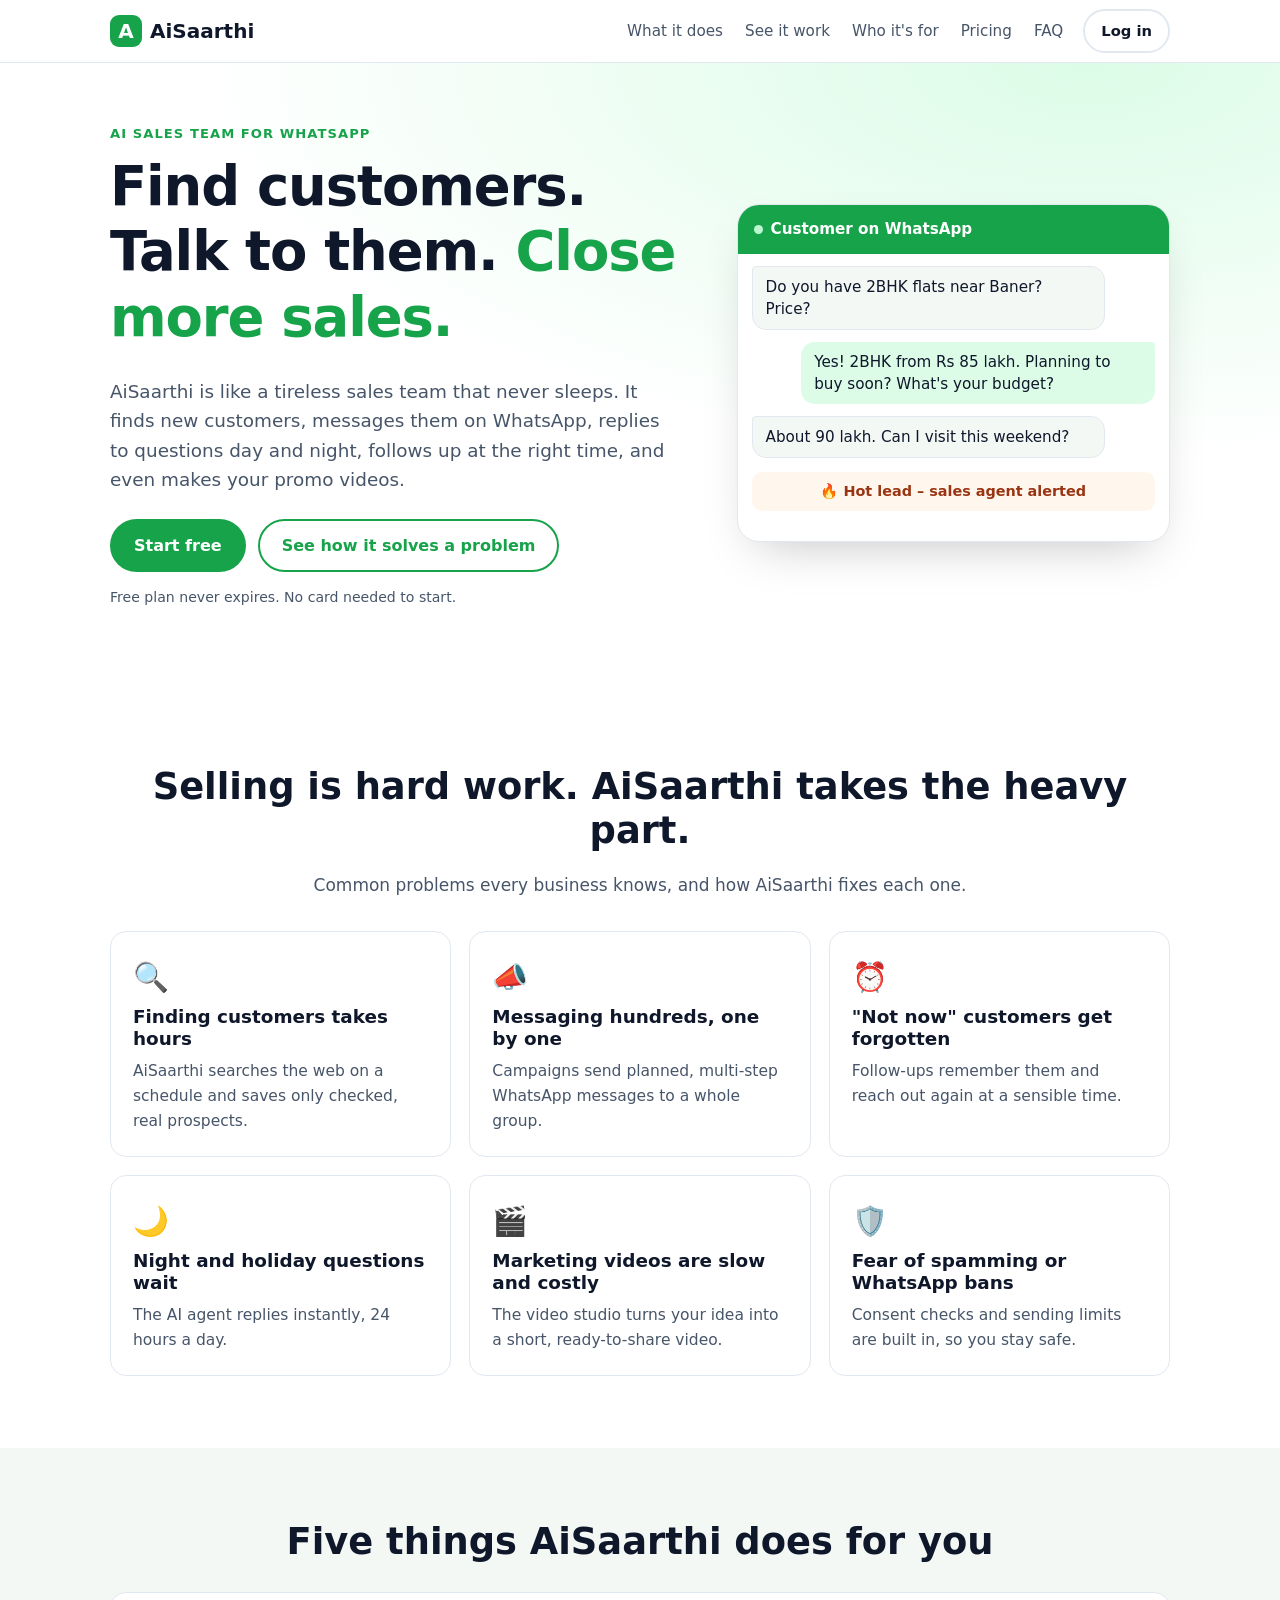
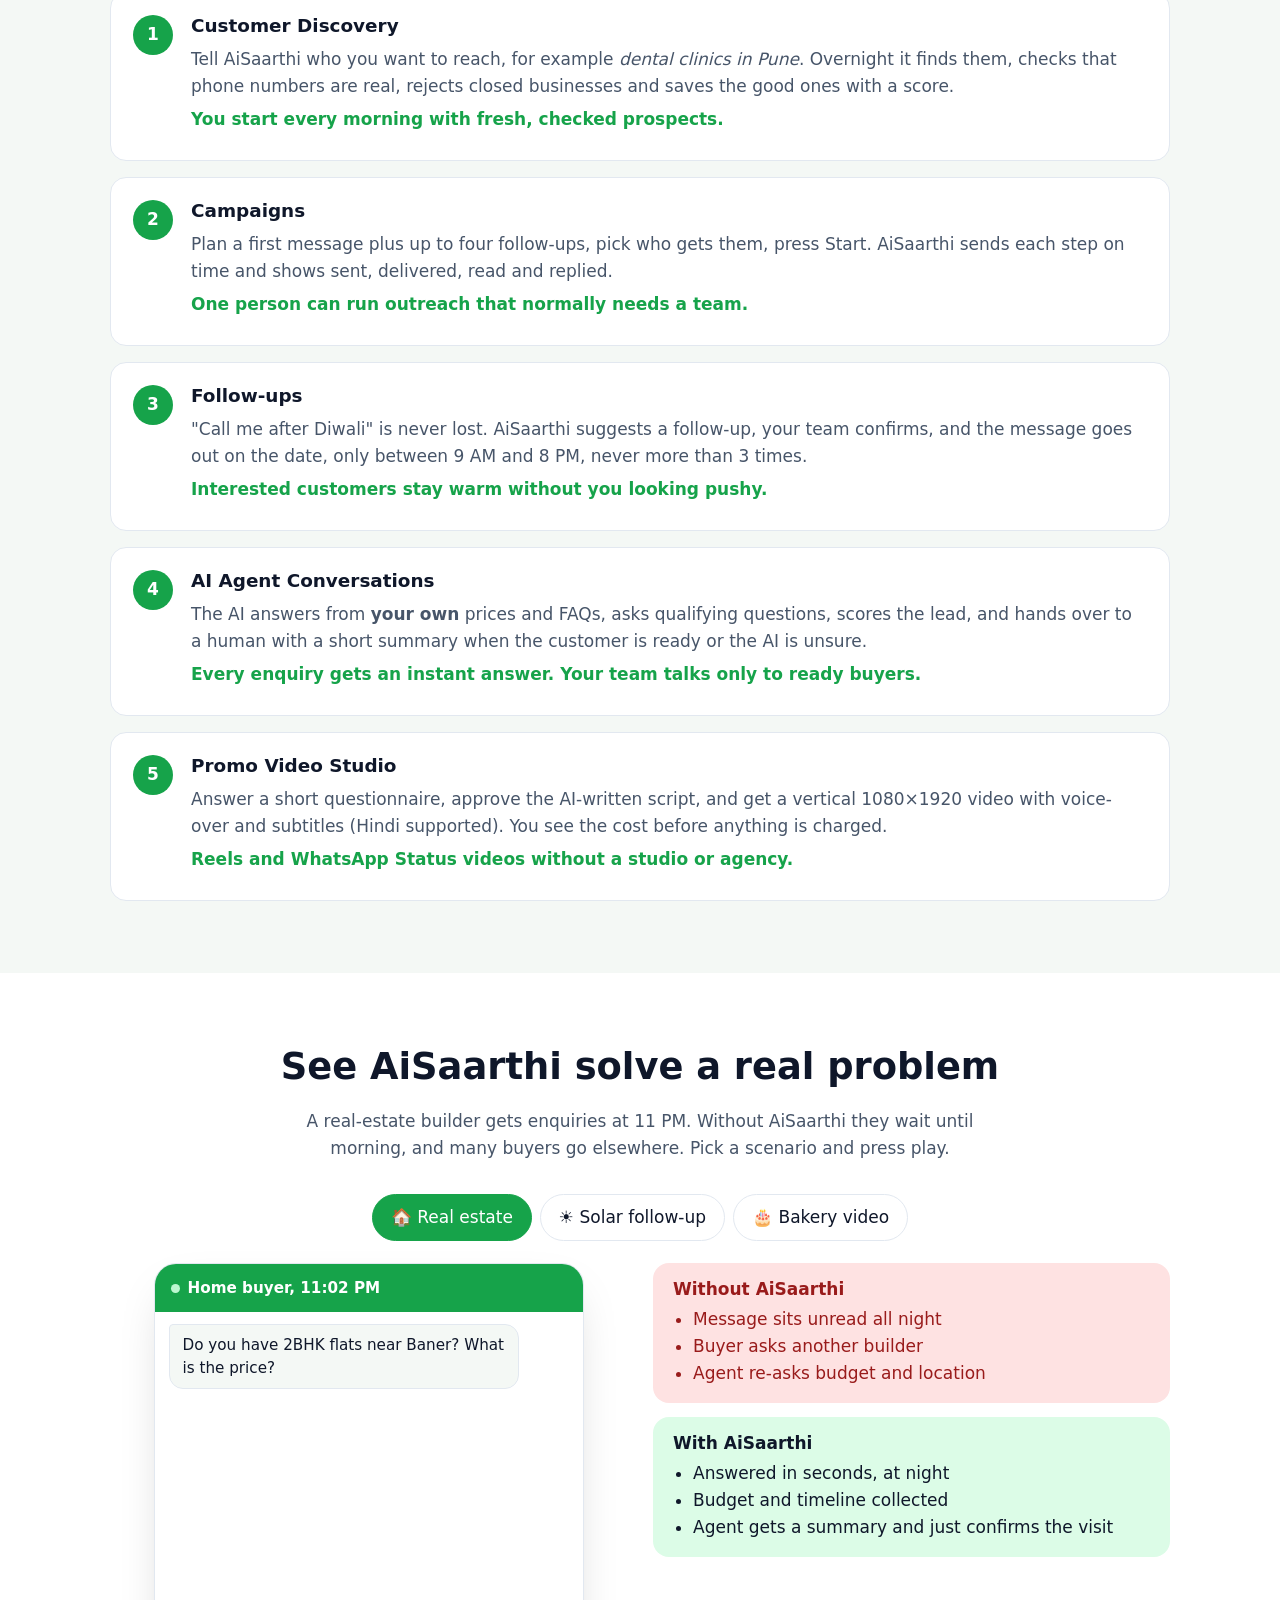
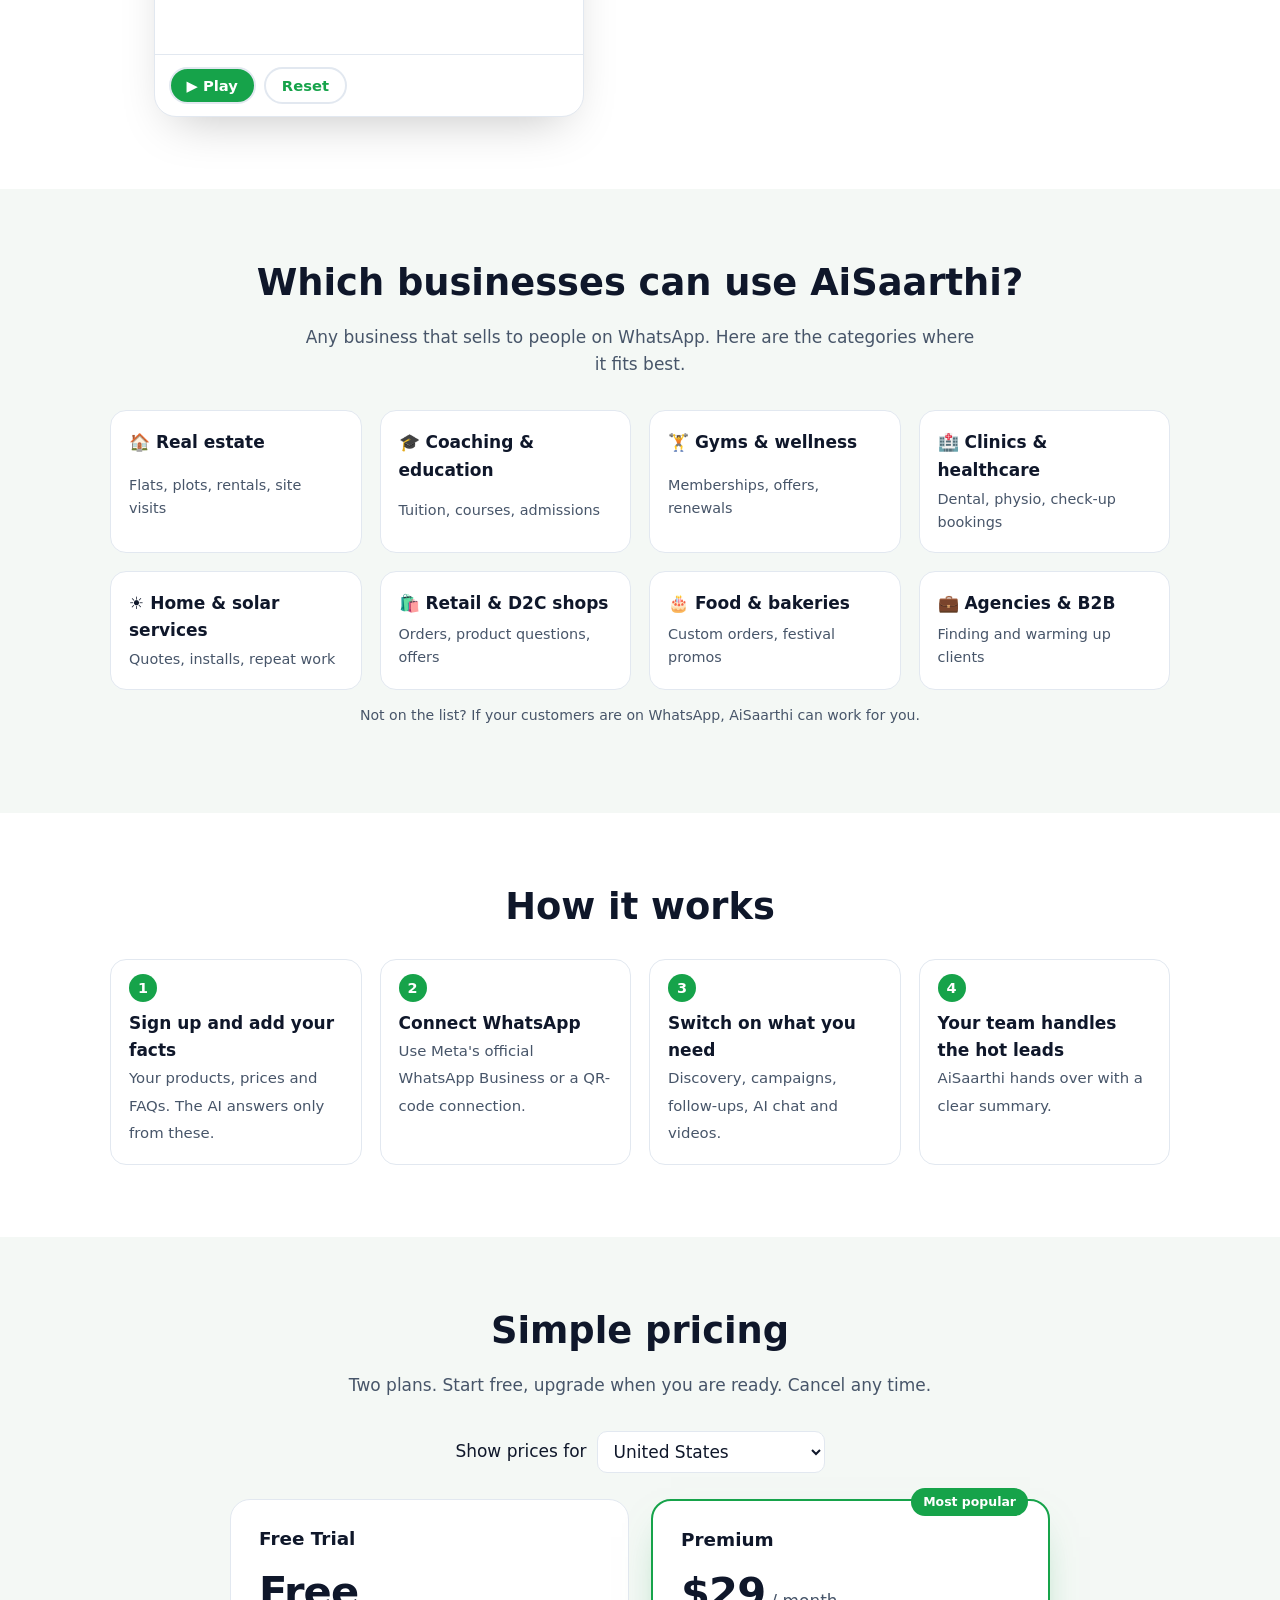
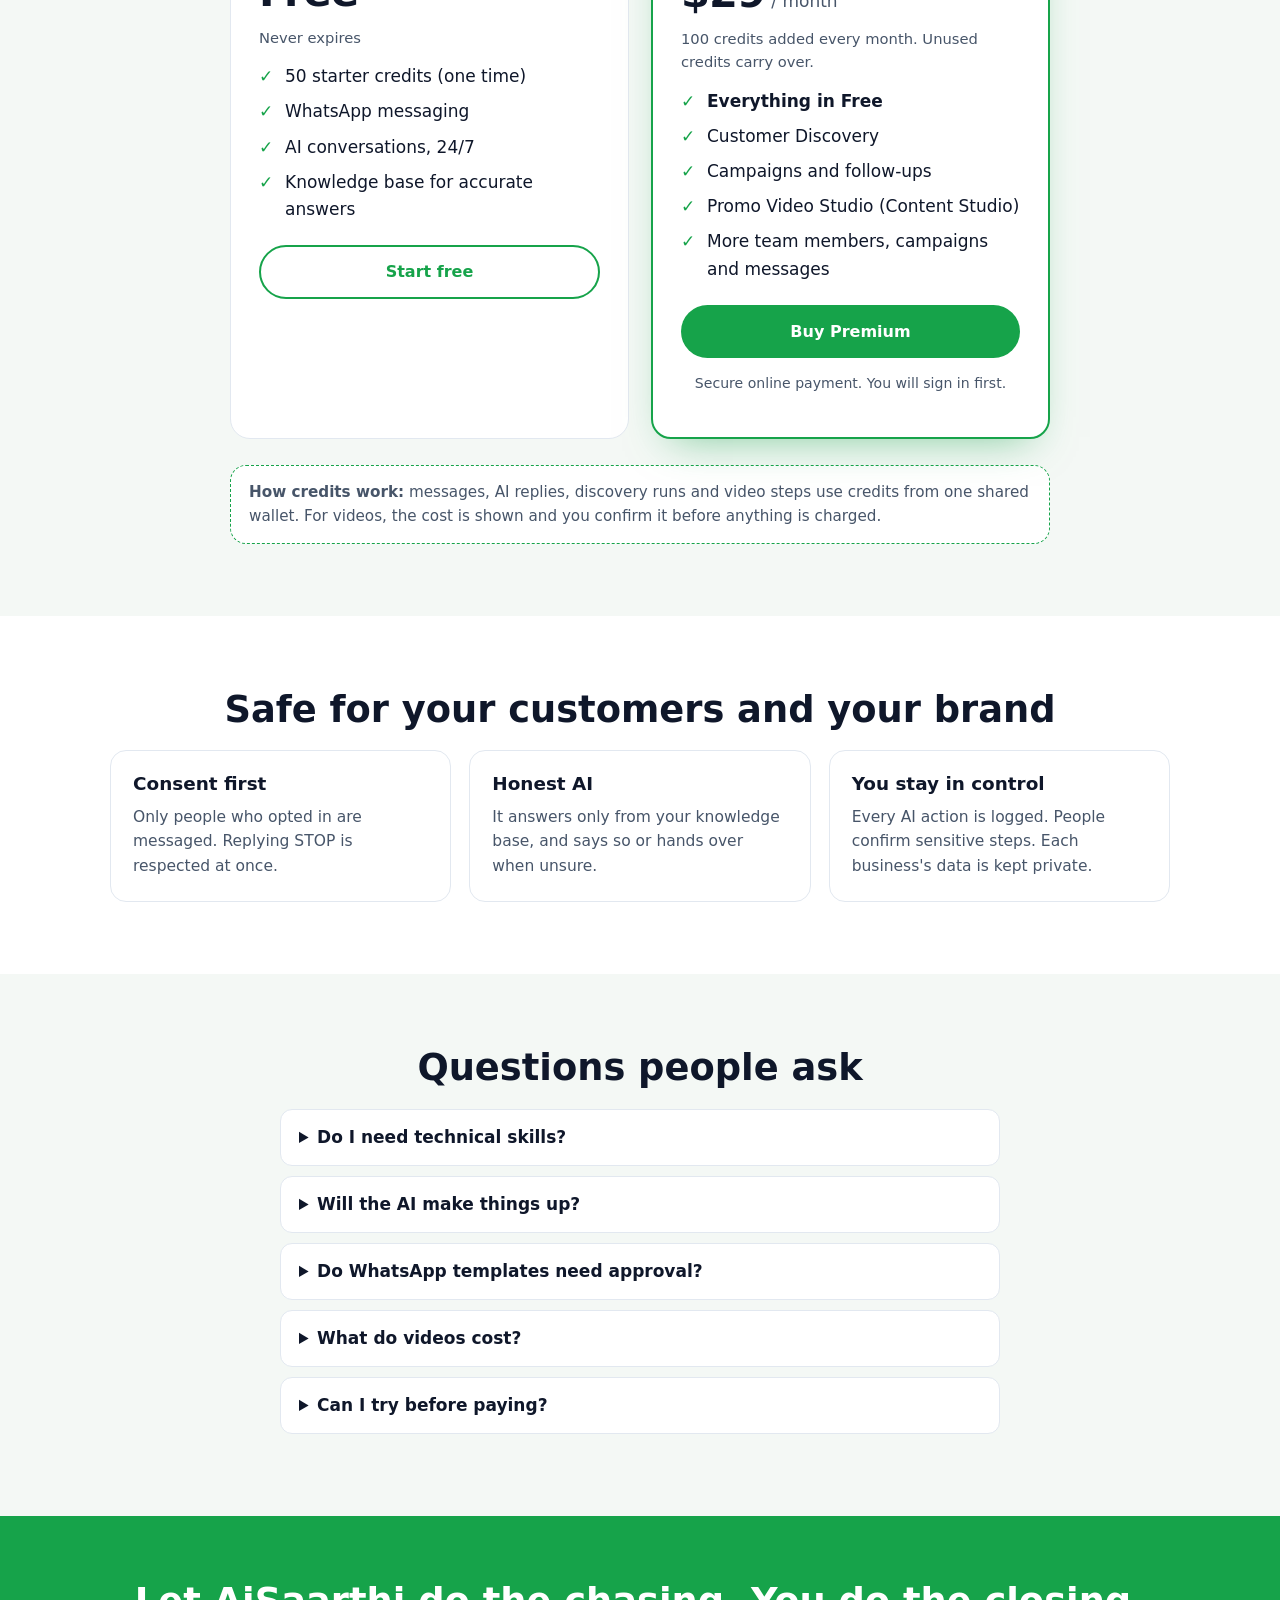
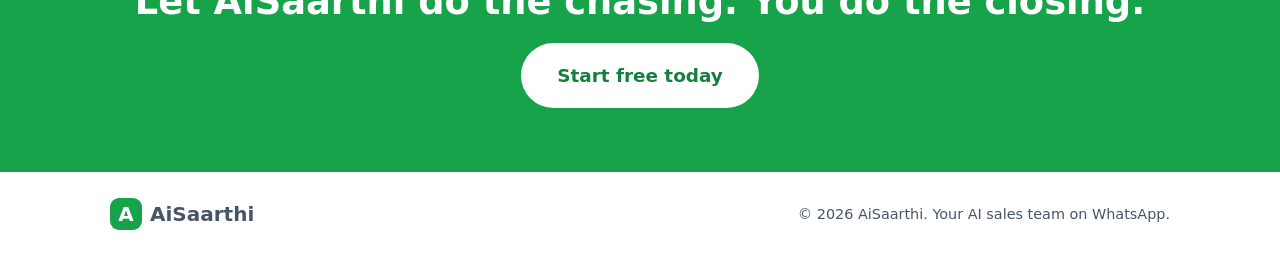
==== index.html @ a078d645 "init" ====
<!doctype html>
<html lang="en">
<head>
<meta charset="utf-8">
<meta name="viewport" content="width=device-width, initial-scale=1">
<title>AiSaarthi – Your AI sales team on WhatsApp</title>
<meta name="description" content="AiSaarthi finds customers, messages them on WhatsApp, follows up at the right time, answers questions 24/7 and makes promo videos.">
<link rel="icon" href="data:image/svg+xml,%3Csvg xmlns='http://www.w3.org/2000/svg' viewBox='0 0 32 32'%3E%3Crect width='32' height='32' rx='8' fill='%2316a34a'/%3E%3Ctext x='16' y='23' font-size='20' font-weight='700' text-anchor='middle' fill='white' font-family='Arial'%3EA%3C/text%3E%3C/svg%3E">
<link rel="stylesheet" href="style.css">
</head>
<body>

<header class="nav">
  <div class="wrap nav-in">
    <a href="#top" class="logo"><span class="logo-mark">A</span>AiSaarthi</a>
    <nav class="links" id="links">
      <a href="#features">What it does</a>
      <a href="#example">See it work</a>
      <a href="#who">Who it's for</a>
      <a href="#pricing">Pricing</a>
      <a href="#faq">FAQ</a>
    </nav>
    <a class="btn btn-small" data-app="login" href="#">Log in</a>
    <button class="burger" id="burger" aria-label="Menu" aria-expanded="false"><span></span><span></span><span></span></button>
  </div>
</header>

<main id="top">

<!-- HERO -->
<section class="hero">
  <div class="wrap hero-in">
    <div class="hero-text">
      <p class="eyebrow">AI sales team for WhatsApp</p>
      <h1>Find customers. Talk to them. <span class="hl">Close more sales.</span></h1>
      <p class="lead">AiSaarthi is like a tireless sales team that never sleeps. It finds new customers, messages them on WhatsApp, replies to questions day and night, follows up at the right time, and even makes your promo videos.</p>
      <div class="cta-row">
        <a class="btn btn-primary" data-app="signup" href="#">Start free</a>
        <a class="btn btn-ghost" href="#example">See how it solves a problem</a>
      </div>
      <p class="fine">Free plan never expires. No card needed to start.</p>
    </div>
    <div class="hero-card" aria-hidden="true">
      <div class="chat-top"><span class="dot"></span> Customer on WhatsApp</div>
      <div class="bubble in">Do you have 2BHK flats near Baner? Price?</div>
      <div class="bubble out">Yes! 2BHK from Rs 85 lakh. Planning to buy soon? What's your budget?</div>
      <div class="bubble in">About 90 lakh. Can I visit this weekend?</div>
      <div class="tag-hot">🔥 Hot lead – sales agent alerted</div>
    </div>
  </div>
</section>

<!-- PROBLEMS -->
<section class="section" id="problems">
  <div class="wrap">
    <h2>Selling is hard work. AiSaarthi takes the heavy part.</h2>
    <p class="sub">Common problems every business knows, and how AiSaarthi fixes each one.</p>
    <div class="grid g3">
      <div class="card"><div class="ic">🔍</div><h3>Finding customers takes hours</h3><p>AiSaarthi searches the web on a schedule and saves only checked, real prospects.</p></div>
      <div class="card"><div class="ic">📣</div><h3>Messaging hundreds, one by one</h3><p>Campaigns send planned, multi-step WhatsApp messages to a whole group.</p></div>
      <div class="card"><div class="ic">⏰</div><h3>"Not now" customers get forgotten</h3><p>Follow-ups remember them and reach out again at a sensible time.</p></div>
      <div class="card"><div class="ic">🌙</div><h3>Night and holiday questions wait</h3><p>The AI agent replies instantly, 24 hours a day.</p></div>
      <div class="card"><div class="ic">🎬</div><h3>Marketing videos are slow and costly</h3><p>The video studio turns your idea into a short, ready-to-share video.</p></div>
      <div class="card"><div class="ic">🛡️</div><h3>Fear of spamming or WhatsApp bans</h3><p>Consent checks and sending limits are built in, so you stay safe.</p></div>
    </div>
  </div>
</section>

<!-- FEATURES -->
<section class="section alt" id="features">
  <div class="wrap">
    <h2>Five things AiSaarthi does for you</h2>
    <div class="feat">
      <article class="feat-item">
        <span class="num">1</span>
        <div>
          <h3>Customer Discovery</h3>
          <p>Tell AiSaarthi who you want to reach, for example <em>dental clinics in Pune</em>. Overnight it finds them, checks that phone numbers are real, rejects closed businesses and saves the good ones with a score.</p>
          <p class="win">You start every morning with fresh, checked prospects.</p>
        </div>
      </article>
      <article class="feat-item">
        <span class="num">2</span>
        <div>
          <h3>Campaigns</h3>
          <p>Plan a first message plus up to four follow-ups, pick who gets them, press Start. AiSaarthi sends each step on time and shows sent, delivered, read and replied.</p>
          <p class="win">One person can run outreach that normally needs a team.</p>
        </div>
      </article>
      <article class="feat-item">
        <span class="num">3</span>
        <div>
          <h3>Follow-ups</h3>
          <p>"Call me after Diwali" is never lost. AiSaarthi suggests a follow-up, your team confirms, and the message goes out on the date, only between 9 AM and 8 PM, never more than 3 times.</p>
          <p class="win">Interested customers stay warm without you looking pushy.</p>
        </div>
      </article>
      <article class="feat-item">
        <span class="num">4</span>
        <div>
          <h3>AI Agent Conversations</h3>
          <p>The AI answers from <strong>your own</strong> prices and FAQs, asks qualifying questions, scores the lead, and hands over to a human with a short summary when the customer is ready or the AI is unsure.</p>
          <p class="win">Every enquiry gets an instant answer. Your team talks only to ready buyers.</p>
        </div>
      </article>
      <article class="feat-item">
        <span class="num">5</span>
        <div>
          <h3>Promo Video Studio</h3>
          <p>Answer a short questionnaire, approve the AI-written script, and get a vertical 1080×1920 video with voice-over and subtitles (Hindi supported). You see the cost before anything is charged.</p>
          <p class="win">Reels and WhatsApp Status videos without a studio or agency.</p>
        </div>
      </article>
    </div>
  </div>
</section>

<!-- EXAMPLE / PROBLEM SOLVER -->
<section class="section" id="example">
  <div class="wrap">
    <h2>See AiSaarthi solve a real problem</h2>
    <p class="sub">A real-estate builder gets enquiries at 11 PM. Without AiSaarthi they wait until morning, and many buyers go elsewhere. Pick a scenario and press play.</p>

    <div class="tabs" role="tablist">
      <button class="tab on" data-scn="estate" role="tab">🏠 Real estate</button>
      <button class="tab" data-scn="solar" role="tab">☀️ Solar follow-up</button>
      <button class="tab" data-scn="bakery" role="tab">🎂 Bakery video</button>
    </div>

    <div class="demo">
      <div class="phone">
        <div class="chat-top"><span class="dot"></span><span id="demoTitle">Customer on WhatsApp</span></div>
        <div class="chat" id="chat" aria-live="polite"></div>
        <div class="demo-actions">
          <button class="btn btn-primary btn-small" id="play">▶ Play</button>
          <button class="btn btn-ghost btn-small" id="reset">Reset</button>
        </div>
      </div>
      <div class="side">
        <div class="ba bad"><h4>Without AiSaarthi</h4><ul id="beforeList"></ul></div>
        <div class="ba good"><h4>With AiSaarthi</h4><ul id="afterList"></ul></div>
        <div class="summary" id="summary" hidden>
          <h4>📋 Handoff summary for your agent</h4>
          <dl id="summaryBody"></dl>
        </div>
      </div>
    </div>
  </div>
</section>

<!-- WHO -->
<section class="section alt" id="who">
  <div class="wrap">
    <h2>Which businesses can use AiSaarthi?</h2>
    <p class="sub">Any business that sells to people on WhatsApp. Here are the categories where it fits best.</p>
    <div class="grid g4 cats">
      <div class="cat"><b>🏠 Real estate</b><span>Flats, plots, rentals, site visits</span></div>
      <div class="cat"><b>🎓 Coaching &amp; education</b><span>Tuition, courses, admissions</span></div>
      <div class="cat"><b>🏋️ Gyms &amp; wellness</b><span>Memberships, offers, renewals</span></div>
      <div class="cat"><b>🏥 Clinics &amp; healthcare</b><span>Dental, physio, check-up bookings</span></div>
      <div class="cat"><b>☀️ Home &amp; solar services</b><span>Quotes, installs, repeat work</span></div>
      <div class="cat"><b>🛍️ Retail &amp; D2C shops</b><span>Orders, product questions, offers</span></div>
      <div class="cat"><b>🎂 Food &amp; bakeries</b><span>Custom orders, festival promos</span></div>
      <div class="cat"><b>💼 Agencies &amp; B2B</b><span>Finding and warming up clients</span></div>
    </div>
    <p class="fine center">Not on the list? If your customers are on WhatsApp, AiSaarthi can work for you.</p>
  </div>
</section>

<!-- HOW -->
<section class="section" id="how">
  <div class="wrap">
    <h2>How it works</h2>
    <ol class="steps">
      <li><b>Sign up and add your facts</b><span>Your products, prices and FAQs. The AI answers only from these.</span></li>
      <li><b>Connect WhatsApp</b><span>Use Meta's official WhatsApp Business or a QR-code connection.</span></li>
      <li><b>Switch on what you need</b><span>Discovery, campaigns, follow-ups, AI chat and videos.</span></li>
      <li><b>Your team handles the hot leads</b><span>AiSaarthi hands over with a clear summary.</span></li>
    </ol>
  </div>
</section>

<!-- PRICING -->
<section class="section alt" id="pricing">
  <div class="wrap">
    <h2>Simple pricing</h2>
    <p class="sub">Two plans. Start free, upgrade when you are ready. Cancel any time.</p>

    <div class="region">
      <label for="country">Show prices for</label>
      <select id="country"></select>
    </div>

    <div class="plans">
      <div class="plan">
        <h3>Free Trial</h3>
        <p class="price"><span class="amt">Free</span></p>
        <p class="per">Never expires</p>
        <ul>
          <li>50 starter credits (one time)</li>
          <li>WhatsApp messaging</li>
          <li>AI conversations, 24/7</li>
          <li>Knowledge base for accurate answers</li>
        </ul>
        <a class="btn btn-ghost block" data-app="signup" href="#">Start free</a>
      </div>

      <div class="plan featured">
        <span class="ribbon">Most popular</span>
        <h3>Premium</h3>
        <p class="price"><span class="amt" id="premiumPrice">$29</span><span class="per-in">/ month</span></p>
        <p class="per" id="premiumNote">100 credits added every month. Unused credits carry over.</p>
        <ul>
          <li><b>Everything in Free</b></li>
          <li>Customer Discovery</li>
          <li>Campaigns and follow-ups</li>
          <li>Promo Video Studio (Content Studio)</li>
          <li>More team members, campaigns and messages</li>
        </ul>
        <a class="btn btn-primary block" id="buy" data-app="checkout" href="#">Buy Premium</a>
        <p class="fine center">Secure online payment. You will sign in first.</p>
      </div>
    </div>

    <div class="note">
      <b>How credits work:</b> messages, AI replies, discovery runs and video steps use credits from one shared wallet. For videos, the cost is shown and you confirm it before anything is charged.
    </div>
  </div>
</section>

<!-- TRUST -->
<section class="section" id="safe">
  <div class="wrap">
    <h2>Safe for your customers and your brand</h2>
    <div class="grid g3">
      <div class="card"><h3>Consent first</h3><p>Only people who opted in are messaged. Replying STOP is respected at once.</p></div>
      <div class="card"><h3>Honest AI</h3><p>It answers only from your knowledge base, and says so or hands over when unsure.</p></div>
      <div class="card"><h3>You stay in control</h3><p>Every AI action is logged. People confirm sensitive steps. Each business's data is kept private.</p></div>
    </div>
  </div>
</section>

<!-- FAQ -->
<section class="section alt" id="faq">
  <div class="wrap narrow">
    <h2>Questions people ask</h2>
    <details><summary>Do I need technical skills?</summary><p>No. You fill in forms and approve things on screen. AiSaarthi does the rest.</p></details>
    <details><summary>Will the AI make things up?</summary><p>It answers only from the prices and FAQs you give it. If it does not know, it says so or passes the chat to your team. Keep your facts up to date for the best results.</p></details>
    <details><summary>Do WhatsApp templates need approval?</summary><p>Yes. WhatsApp requires Meta to approve templates for messages you start. This can take some time, so set them up early.</p></details>
    <details><summary>What do videos cost?</summary><p>Video and voice generation use outside paid services, so cost depends on length. You see the estimate first and confirm. A free test mode lets you try the whole flow.</p></details>
    <details><summary>Can I try before paying?</summary><p>Yes. The Free Trial never expires. We suggest a small trial run before a full launch.</p></details>
  </div>
</section>

<!-- FINAL CTA -->
<section class="final">
  <div class="wrap">
    <h2>Let AiSaarthi do the chasing. You do the closing.</h2>
    <a class="btn btn-primary btn-big" data-app="signup" href="#">Start free today</a>
  </div>
</section>

</main>

<footer class="foot">
  <div class="wrap foot-in">
    <span class="logo"><span class="logo-mark">A</span>AiSaarthi</span>
    <span>© <span id="yr"></span> AiSaarthi. Your AI sales team on WhatsApp.</span>
  </div>
</footer>

<script src="config.js"></script>
<script src="main.js"></script>
</body>
</html>
---- style.css ----
:root{--g:#16a34a;--g2:#15803d;--gl:#dcfce7;--ink:#0f172a;--mut:#475569;--bg:#fff;--alt:#f4f8f5;--line:#e2e8f0;--card:#fff;--bad:#fee2e2;--badt:#991b1b;--r:16px}
@media (prefers-color-scheme:dark){:root{--ink:#e8eef2;--mut:#a5b4bf;--bg:#0b1411;--alt:#101c17;--line:#21332b;--card:#12201a;--gl:#12351f;--bad:#3a1717;--badt:#fca5a5}}
*{box-sizing:border-box}
html{scroll-behavior:smooth;scroll-padding-top:70px}
body{margin:0;font-family:system-ui,-apple-system,"Segoe UI",Roboto,sans-serif;color:var(--ink);background:var(--bg);line-height:1.6;font-size:17px}
.wrap{max-width:1100px;margin:0 auto;padding:0 20px}
.narrow{max-width:760px}
a{color:inherit}
h1,h2,h3,h4{line-height:1.2;margin:0 0 .5em}
h1{font-size:clamp(2rem,5vw,3.4rem);letter-spacing:-.02em}
h2{font-size:clamp(1.6rem,3.5vw,2.3rem);text-align:center}
h3{font-size:1.15rem}
.sub{text-align:center;color:var(--mut);max-width:680px;margin:0 auto 2rem}
.fine{font-size:.88rem;color:var(--mut)}.center{text-align:center}

/* nav */
.nav{position:sticky;top:0;z-index:20;background:color-mix(in srgb,var(--bg) 90%,transparent);backdrop-filter:blur(8px);border-bottom:1px solid var(--line)}
.nav-in{display:flex;align-items:center;gap:20px;height:62px}
.logo{display:flex;align-items:center;gap:8px;font-weight:800;font-size:1.25rem;text-decoration:none}
.logo-mark{display:grid;place-items:center;width:32px;height:32px;border-radius:9px;background:var(--g);color:#fff}
.links{display:flex;gap:22px;margin-left:auto}
.links a{text-decoration:none;color:var(--mut);font-size:.95rem}.links a:hover{color:var(--g)}
.burger{display:none;background:none;border:0;padding:8px;cursor:pointer;margin-left:auto}
.burger span{display:block;width:22px;height:2px;background:var(--ink);margin:5px 0}

/* buttons */
.btn{display:inline-block;padding:12px 22px;border-radius:999px;font-weight:600;text-decoration:none;border:2px solid transparent;cursor:pointer;font-size:1rem;font-family:inherit;text-align:center}
.btn-primary{background:var(--g);color:#fff}.btn-primary:hover{background:var(--g2)}
.btn-ghost{border-color:var(--g);color:var(--g);background:transparent}.btn-ghost:hover{background:var(--gl)}
.btn-small{padding:8px 16px;font-size:.92rem;border-color:var(--line)}
.btn-big{padding:16px 34px;font-size:1.15rem}
.block{display:block;width:100%}

/* hero */
.hero{padding:60px 0 70px;background:radial-gradient(900px 400px at 85% 0,var(--gl),transparent)}
.hero-in{display:grid;grid-template-columns:1.15fr .85fr;gap:40px;align-items:center}
.eyebrow{color:var(--g);font-weight:700;text-transform:uppercase;letter-spacing:.08em;font-size:.82rem;margin:0 0 10px}
.hl{color:var(--g)}
.lead{font-size:1.15rem;color:var(--mut);max-width:560px}
.cta-row{display:flex;gap:12px;flex-wrap:wrap;margin:24px 0 10px}

/* chat */
.hero-card,.phone{background:var(--card);border:1px solid var(--line);border-radius:22px;box-shadow:0 20px 50px -20px rgba(0,0,0,.25);overflow:hidden}
.hero-card{padding-bottom:16px}
.chat-top{background:var(--g);color:#fff;padding:12px 16px;font-weight:600;display:flex;align-items:center;gap:8px;font-size:.95rem}
.dot{width:9px;height:9px;border-radius:50%;background:#bbf7d0}
.bubble{max-width:82%;padding:9px 13px;border-radius:14px;margin:12px 14px 0;font-size:.95rem;line-height:1.45;animation:pop .3s ease}
.bubble.in{background:var(--alt);border:1px solid var(--line);border-top-left-radius:4px}
.bubble.out{background:var(--gl);margin-left:auto;border-top-right-radius:4px}
.bubble.sys{max-width:100%;background:transparent;border:1px dashed var(--g);color:var(--g);text-align:center;font-size:.85rem}
.tag-hot{margin:14px;padding:8px 12px;border-radius:10px;background:#fff7ed;color:#9a3412;font-weight:600;font-size:.9rem;text-align:center}
@keyframes pop{from{opacity:0;transform:translateY(6px)}to{opacity:1;transform:none}}

/* sections */
.section{padding:72px 0}.alt{background:var(--alt)}
.grid{display:grid;gap:18px}
.g3{grid-template-columns:repeat(3,1fr)}.g4{grid-template-columns:repeat(4,1fr)}
.card{background:var(--card);border:1px solid var(--line);border-radius:var(--r);padding:22px}
.card p{margin:0;color:var(--mut);font-size:.97rem}
.ic{font-size:1.8rem;margin-bottom:6px}

.feat{display:grid;gap:16px;margin-top:28px}
.feat-item{display:flex;gap:18px;background:var(--card);border:1px solid var(--line);border-radius:var(--r);padding:22px}
.feat-item p{margin:.3em 0;color:var(--mut)}
.num{flex:none;width:40px;height:40px;border-radius:50%;background:var(--g);color:#fff;display:grid;place-items:center;font-weight:700}
.win{color:var(--g)!important;font-weight:600}

/* demo */
.tabs{display:flex;gap:8px;justify-content:center;flex-wrap:wrap;margin-bottom:22px}
.tab{padding:9px 18px;border-radius:999px;border:1px solid var(--line);background:var(--card);cursor:pointer;font:inherit;color:var(--ink)}
.tab.on{background:var(--g);color:#fff;border-color:var(--g)}
.demo{display:grid;grid-template-columns:1fr 1fr;gap:26px;align-items:start}
.phone{max-width:430px;width:100%;margin:0 auto}
.chat{min-height:330px;padding-bottom:12px}
.demo-actions{display:flex;gap:8px;padding:12px 14px;border-top:1px solid var(--line)}
.side{display:grid;gap:14px}
.ba{border-radius:var(--r);padding:16px 20px}
.ba h4{margin:0 0 6px}.ba ul{margin:0;padding-left:20px}
.bad{background:var(--bad);color:var(--badt)}.good{background:var(--gl)}
.summary{border:2px solid var(--g);border-radius:var(--r);padding:16px 20px;background:var(--card);animation:pop .4s ease}
.summary dl{margin:8px 0 0;display:grid;grid-template-columns:auto 1fr;gap:4px 14px}
.summary dt{color:var(--mut)}.summary dd{margin:0;font-weight:600}
[hidden]{display:none!important}

.cats .cat{background:var(--card);border:1px solid var(--line);border-radius:var(--r);padding:18px;display:grid;gap:4px}
.cat span{color:var(--mut);font-size:.9rem}

.steps{list-style:none;counter-reset:s;display:grid;grid-template-columns:repeat(4,1fr);gap:18px;padding:0;margin:30px 0 0}
.steps li{counter-increment:s;position:relative;padding:50px 18px 18px;background:var(--card);border:1px solid var(--line);border-radius:var(--r)}
.steps li::before{content:counter(s);position:absolute;top:14px;left:18px;width:28px;height:28px;border-radius:50%;background:var(--g);color:#fff;display:grid;place-items:center;font-weight:700;font-size:.9rem}
.steps b{display:block}.steps span{color:var(--mut);font-size:.93rem}

/* pricing */
.region{display:flex;align-items:center;gap:10px;justify-content:center;margin-bottom:26px;flex-wrap:wrap}
.region select{padding:9px 12px;border-radius:10px;border:1px solid var(--line);background:var(--card);color:var(--ink);font:inherit}
.plans{display:grid;grid-template-columns:1fr 1fr;gap:22px;max-width:820px;margin:0 auto}
.plan{position:relative;background:var(--card);border:1px solid var(--line);border-radius:20px;padding:28px}
.plan.featured{border:2px solid var(--g);box-shadow:0 18px 40px -20px rgba(22,163,74,.55)}
.ribbon{position:absolute;top:-13px;right:20px;background:var(--g);color:#fff;font-size:.78rem;font-weight:700;padding:4px 12px;border-radius:999px}
.price{margin:.2em 0 0;display:flex;align-items:baseline;gap:6px}
.amt{font-size:2.6rem;font-weight:800;letter-spacing:-.02em}.per-in{color:var(--mut)}
.per{color:var(--mut);font-size:.92rem;margin:0 0 14px}
.plan ul{list-style:none;padding:0;margin:0 0 22px;display:grid;gap:8px}
.plan li{padding-left:26px;position:relative}
.plan li::before{content:"✓";position:absolute;left:0;color:var(--g);font-weight:800}
.note{max-width:820px;margin:26px auto 0;background:var(--card);border:1px dashed var(--g);border-radius:var(--r);padding:14px 18px;color:var(--mut);font-size:.95rem}

details{background:var(--card);border:1px solid var(--line);border-radius:12px;padding:14px 18px;margin-bottom:10px}
summary{cursor:pointer;font-weight:600}
details p{margin:.6em 0 0;color:var(--mut)}

.final{background:var(--g);color:#fff;text-align:center;padding:64px 0}
.final .btn-primary{background:#fff;color:var(--g2)}.final .btn-primary:hover{background:var(--gl)}
.foot{padding:26px 0;color:var(--mut);font-size:.9rem}
.foot-in{display:flex;justify-content:space-between;gap:12px;flex-wrap:wrap;align-items:center}

@media (max-width:860px){
  .hero-in,.demo,.plans{grid-template-columns:1fr}
  .g3{grid-template-columns:1fr}.g4{grid-template-columns:1fr 1fr}
  .steps{grid-template-columns:1fr 1fr}
  .burger{display:block}
  .links{display:none;position:absolute;top:62px;left:0;right:0;background:var(--bg);flex-direction:column;padding:14px 20px;border-bottom:1px solid var(--line);gap:12px;margin:0}
  .links.open{display:flex}
  .nav-in .btn-small{display:none}
  .section{padding:52px 0}
}
@media (max-width:480px){.g4,.steps{grid-template-columns:1fr}.feat-item{flex-direction:column}}
@media (prefers-reduced-motion:reduce){*{animation:none!important;scroll-behavior:auto!important}}
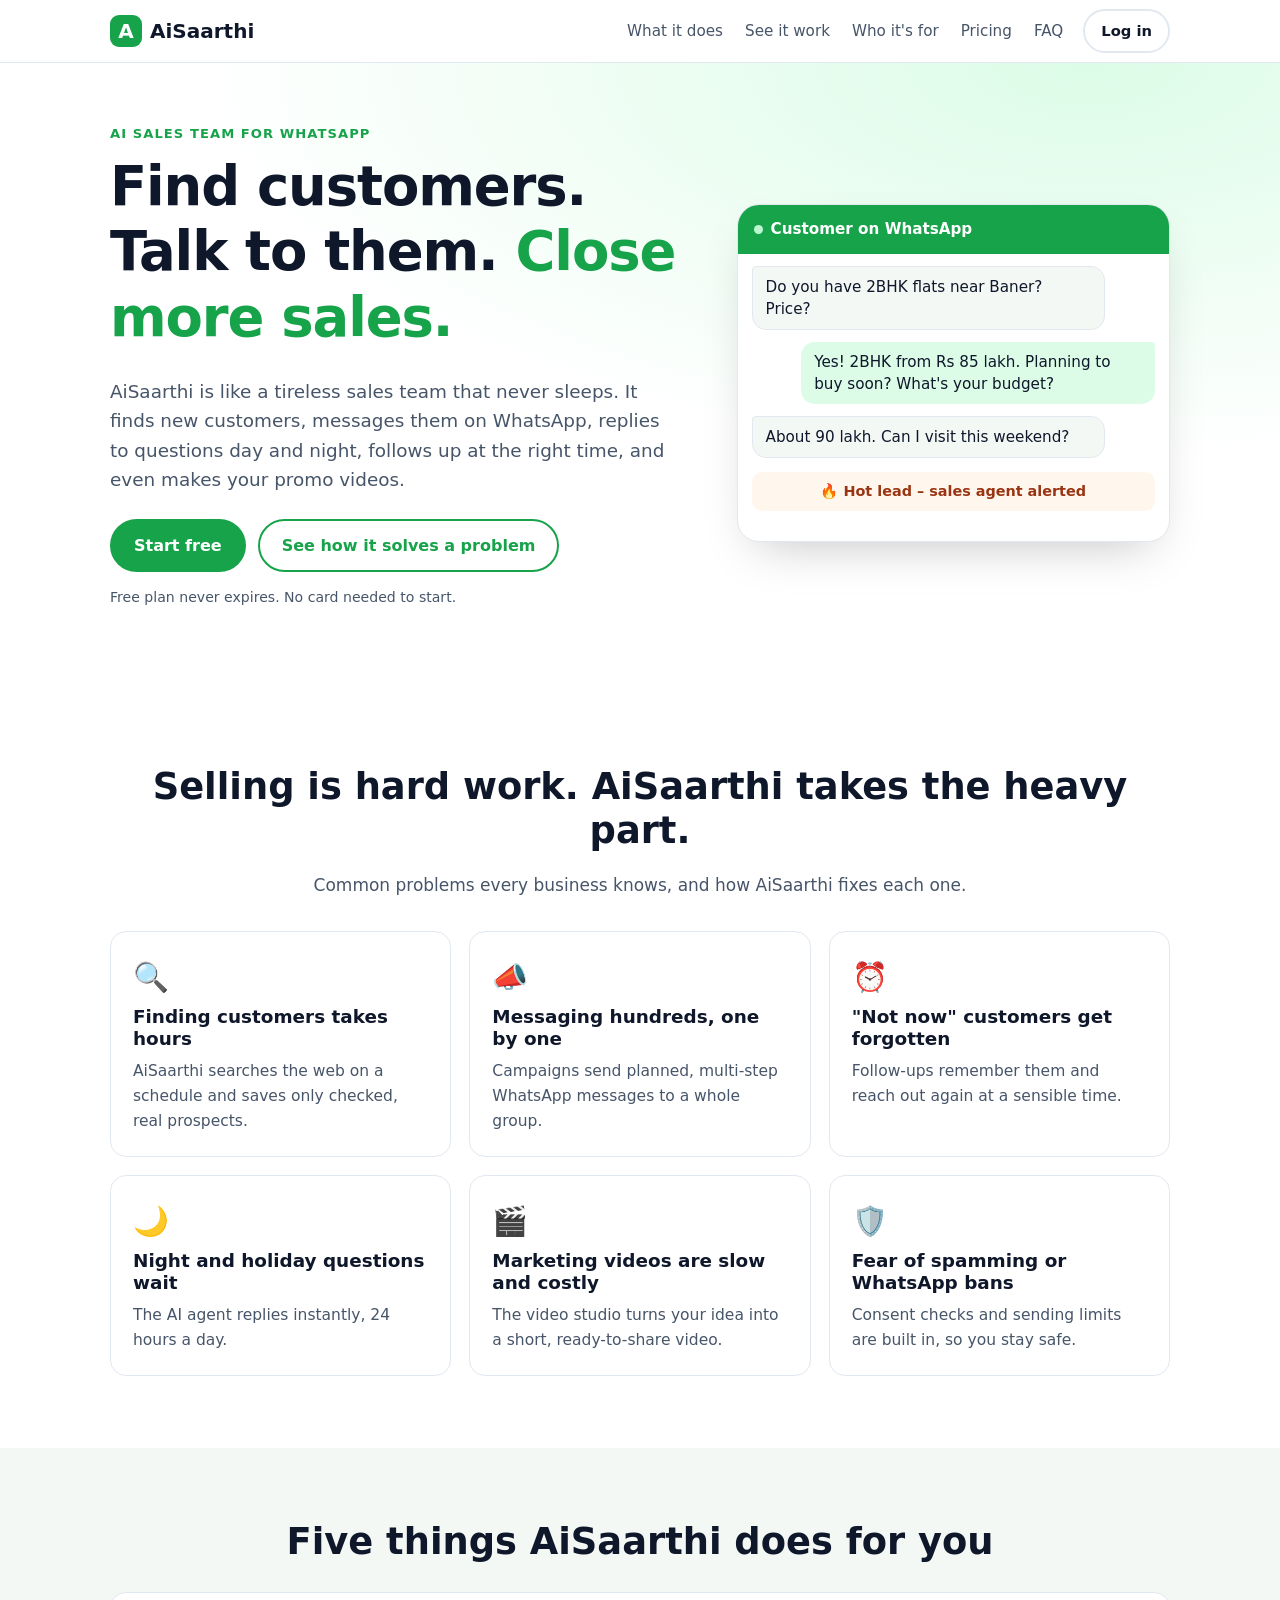
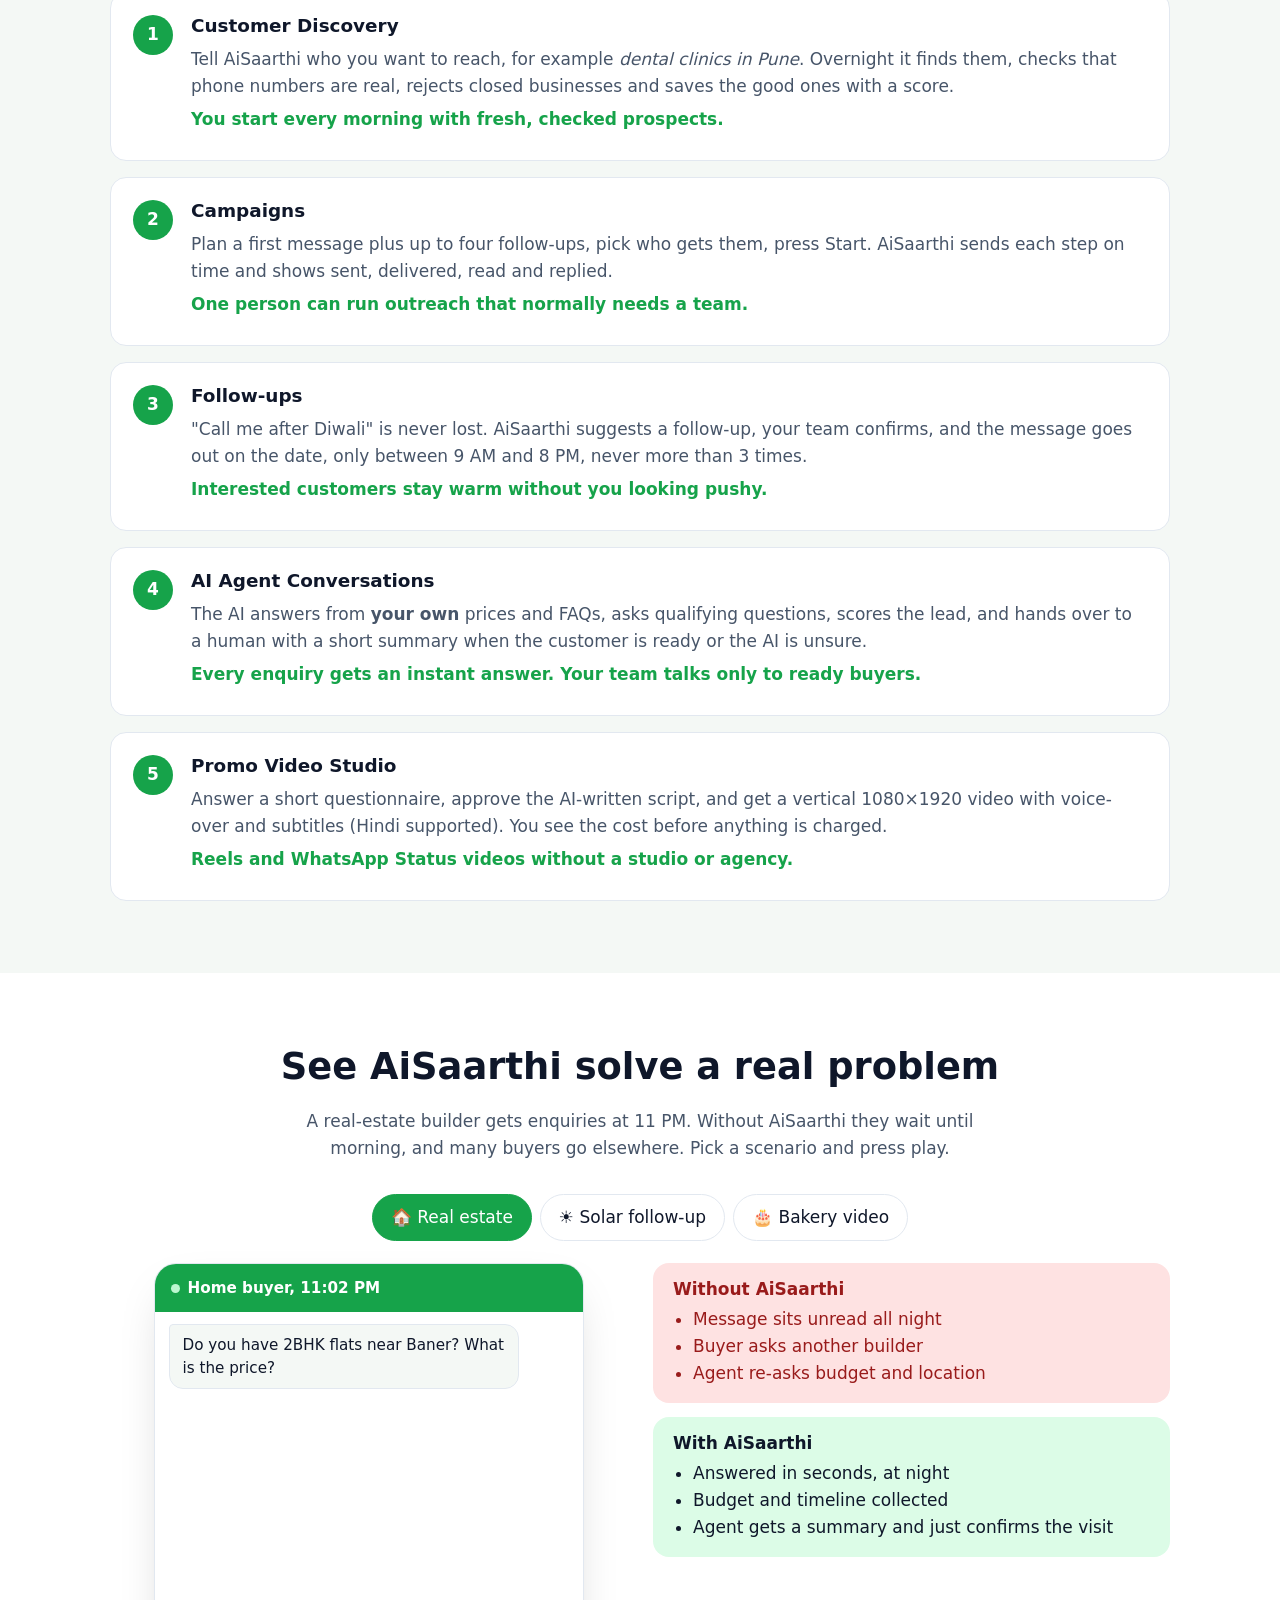
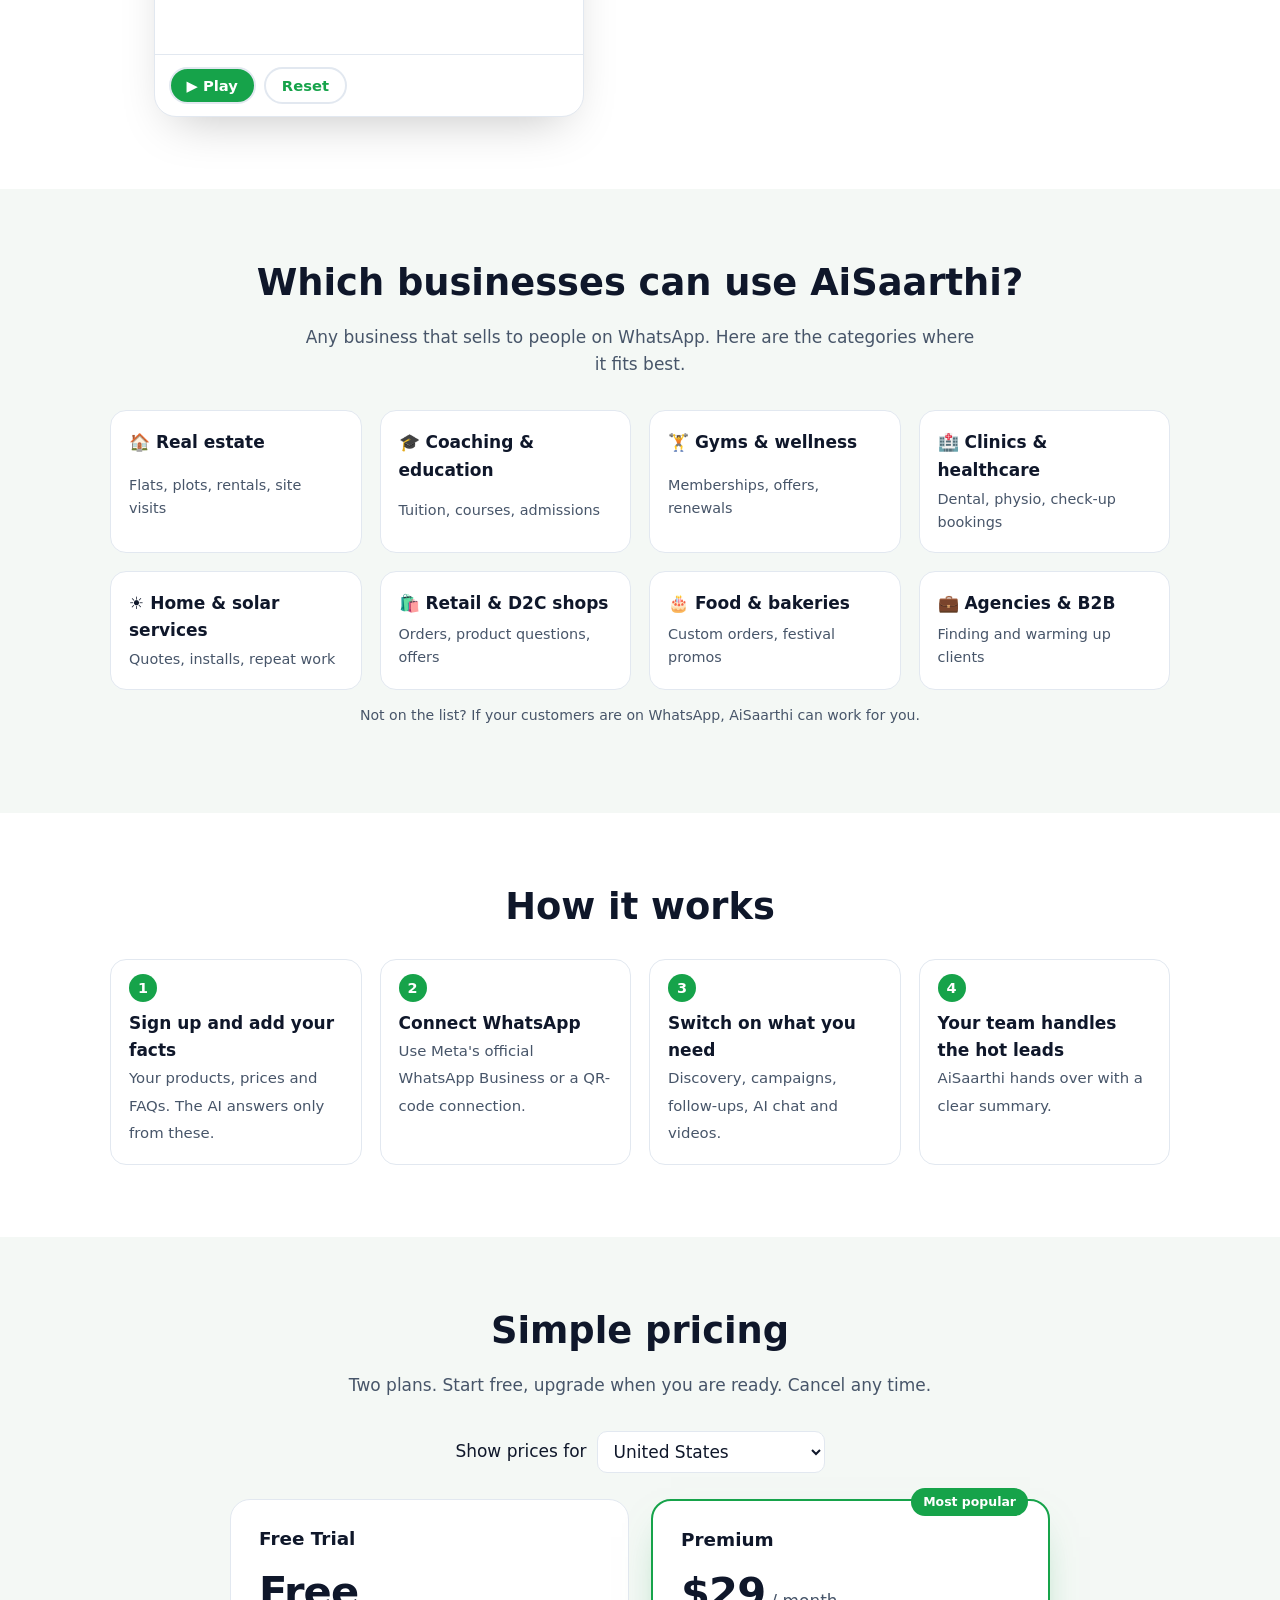
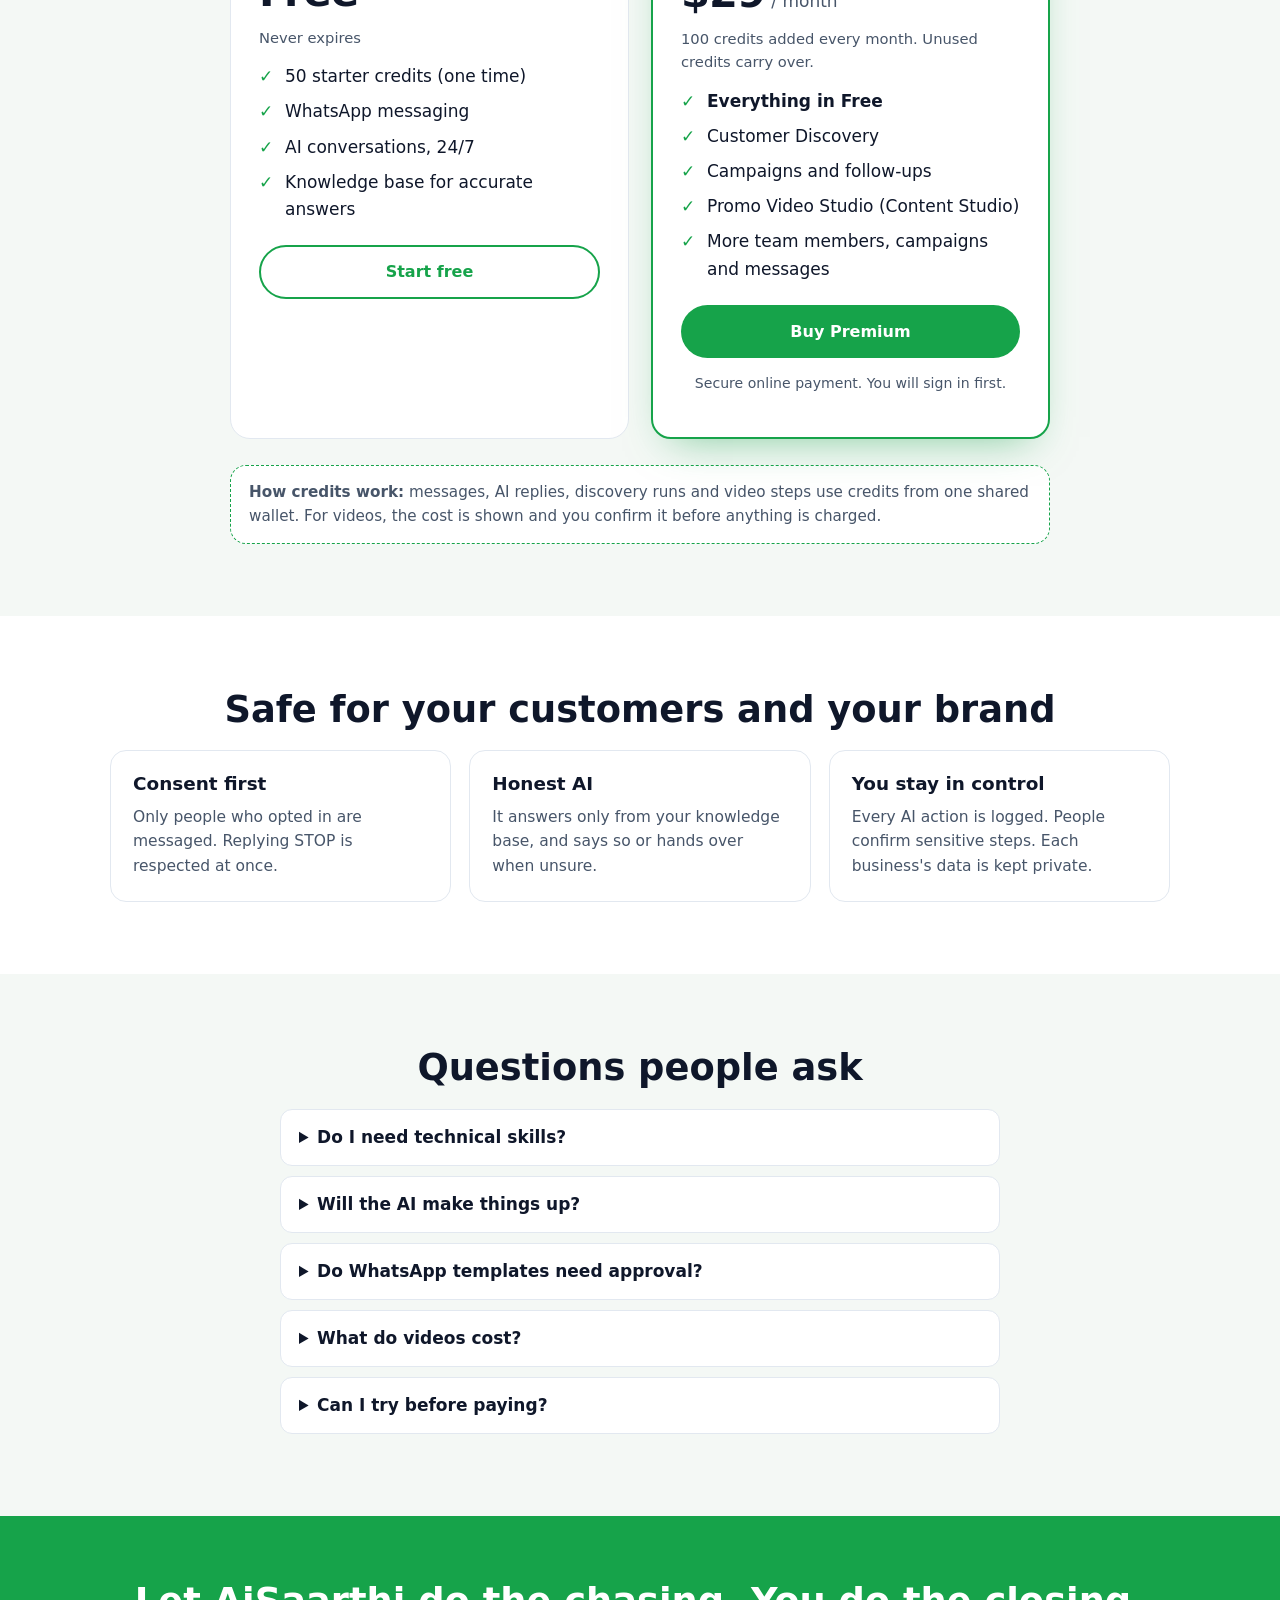
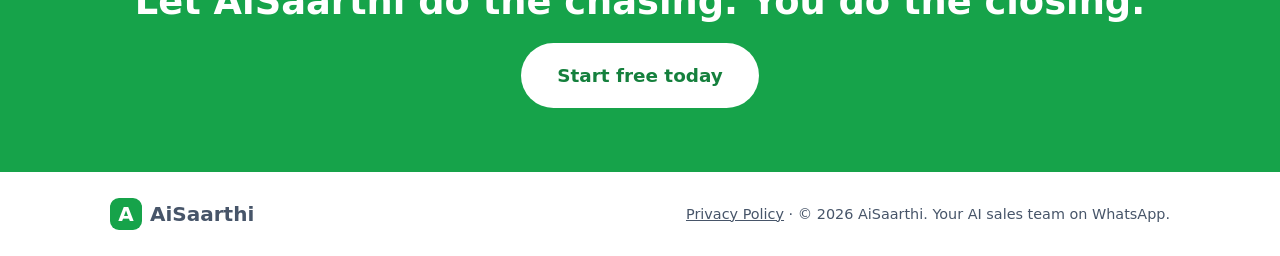
==== commit 643677db: "Add privacy policy page and footer link Co-Authored-By: Claude Sonnet 5.5 <noreply@anthropic.com> Cl" ====
--- a/index.html
+++ b/index.html
@@ -265,7 +265,7 @@
 <footer class="foot">
   <div class="wrap foot-in">
     <span class="logo"><span class="logo-mark">A</span>AiSaarthi</span>
-    <span>© <span id="yr"></span> AiSaarthi. Your AI sales team on WhatsApp.</span>
+    <span><a href="privacy.html">Privacy Policy</a> · © <span id="yr"></span> AiSaarthi. Your AI sales team on WhatsApp.</span>
   </div>
 </footer>
 
--- a/style.css
+++ b/style.css
@@ -126,3 +126,12 @@
 }
 @media (max-width:480px){.g4,.steps{grid-template-columns:1fr}.feat-item{flex-direction:column}}
 @media (prefers-reduced-motion:reduce){*{animation:none!important;scroll-behavior:auto!important}}
+
+/* legal pages */
+.legal h1{text-align:center;margin-bottom:.2em}
+.legal>.fine{text-align:center;margin-bottom:2rem}
+.legal h2{text-align:left;font-size:1.3rem;margin-top:2rem}
+.legal p,.legal li{color:var(--mut)}
+.legal ul{padding-left:1.2rem}
+.legal b{color:var(--ink)}
+.foot a{color:var(--mut)}.foot a:hover{color:var(--g)}
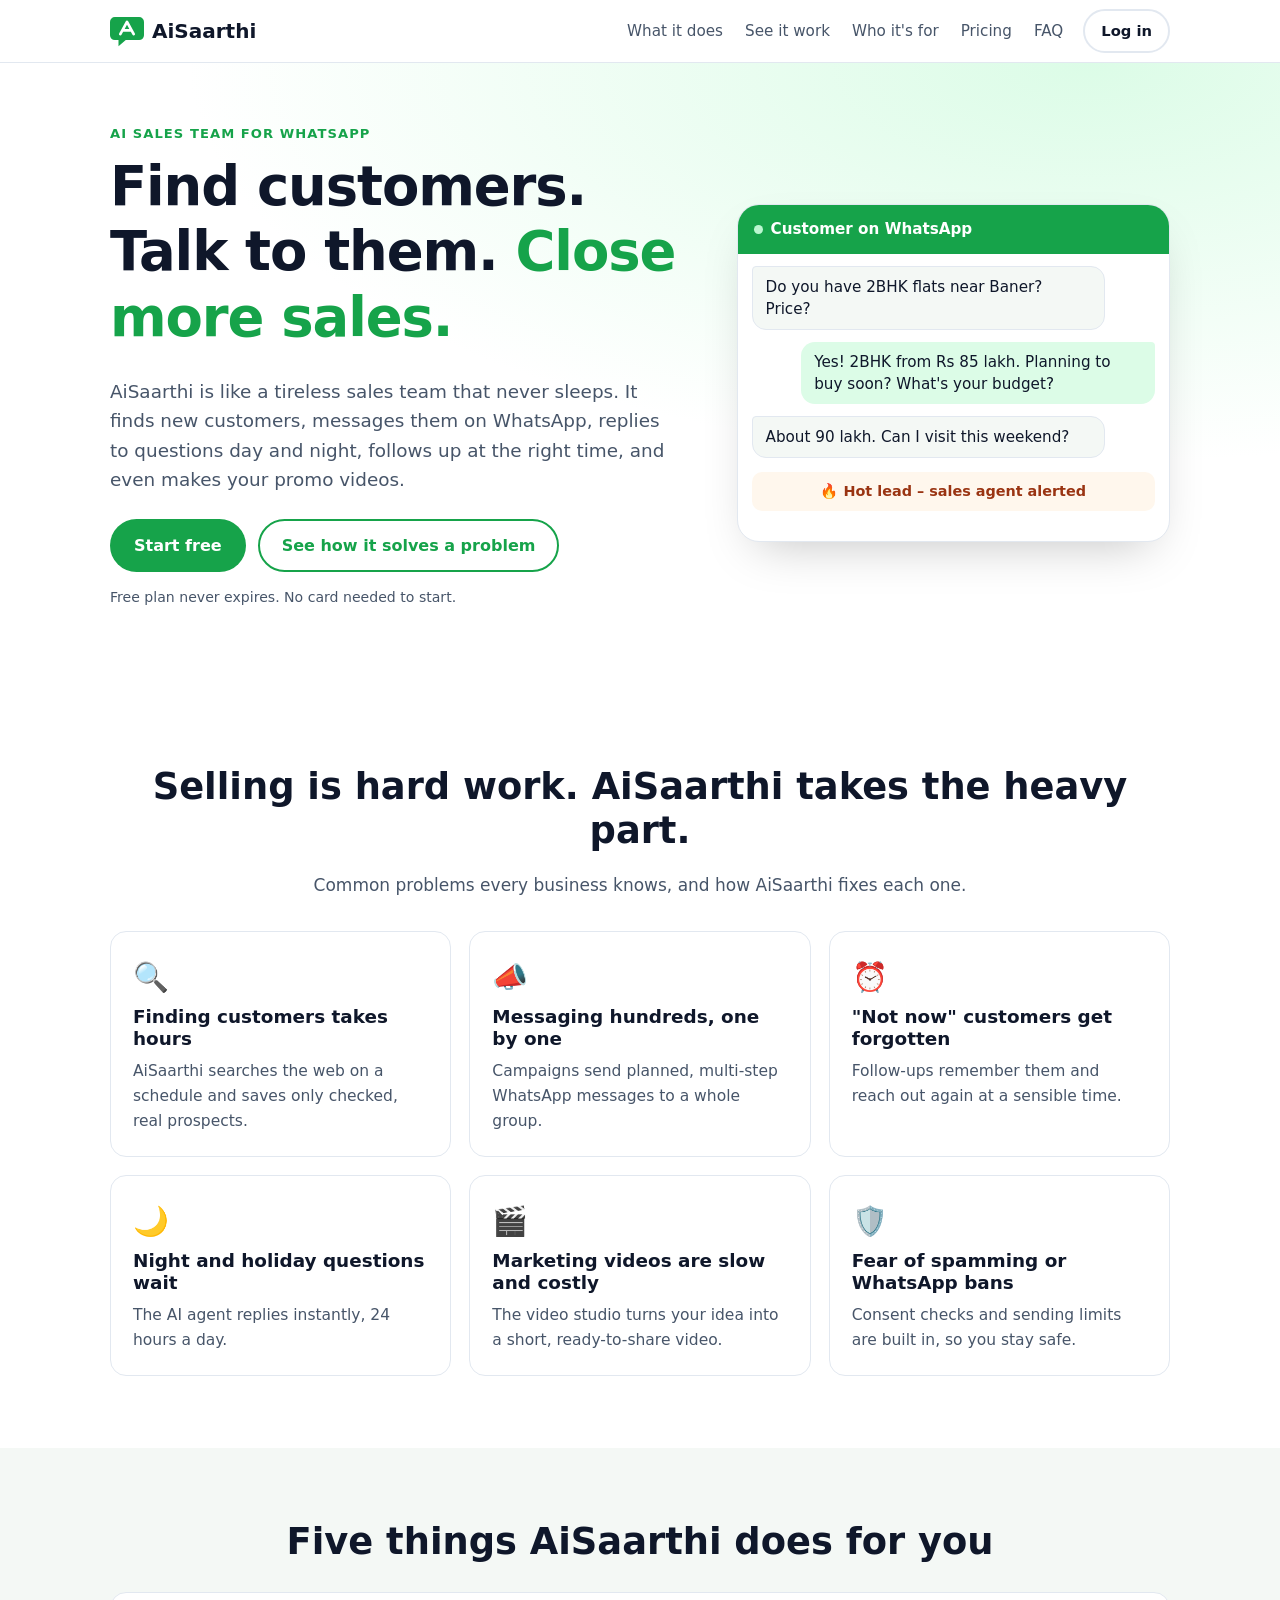
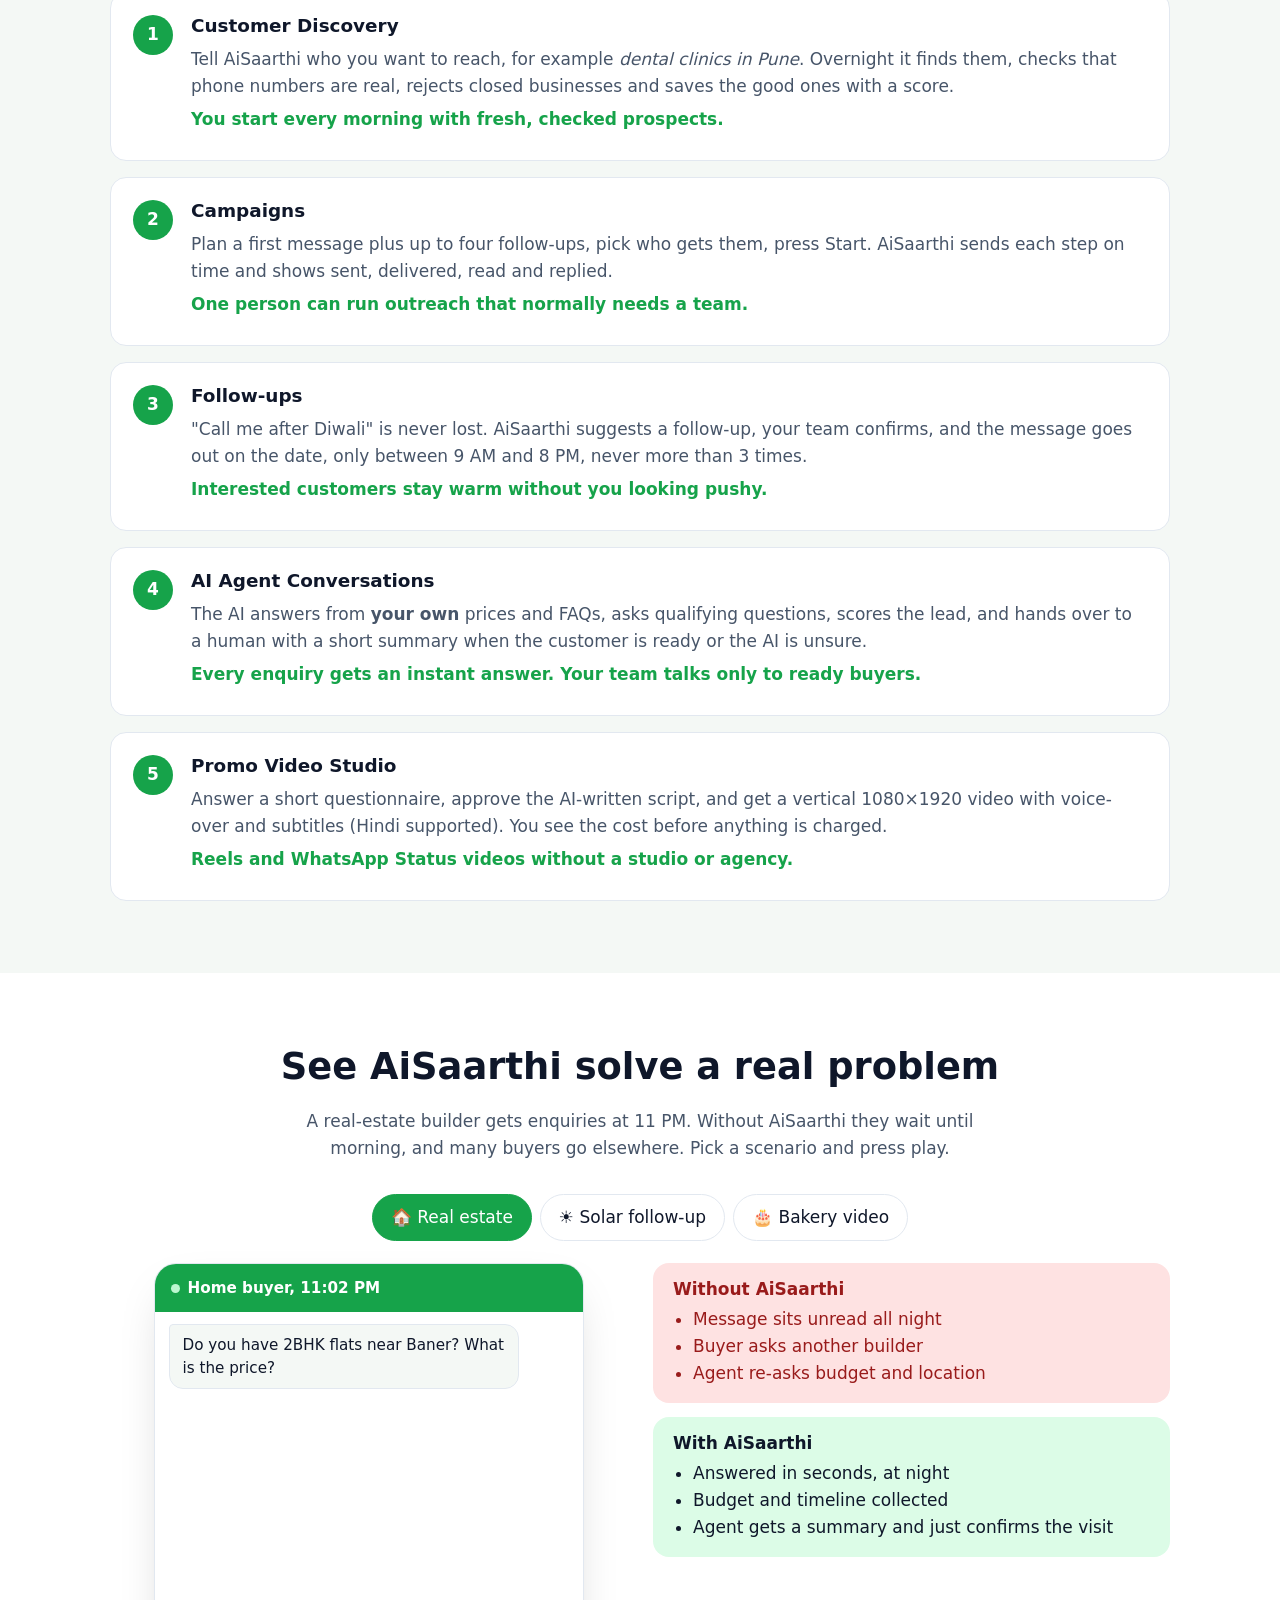
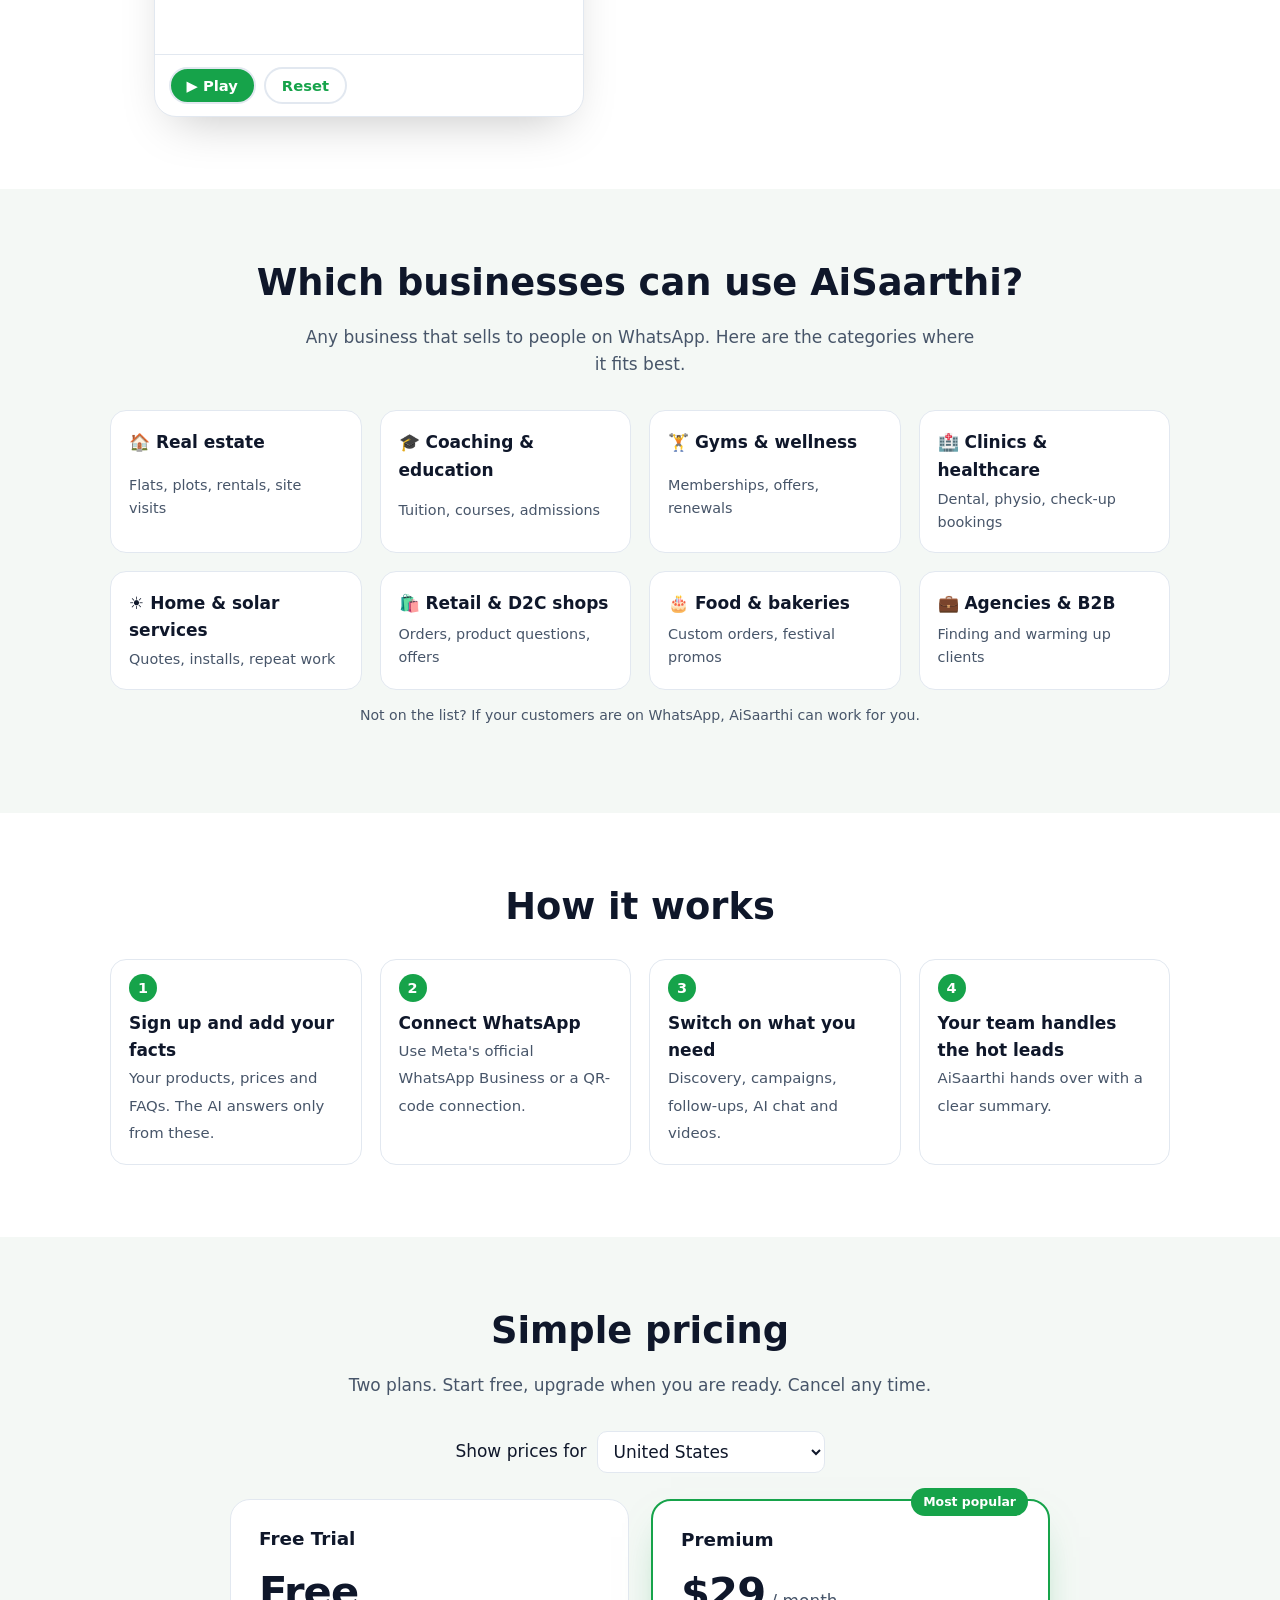
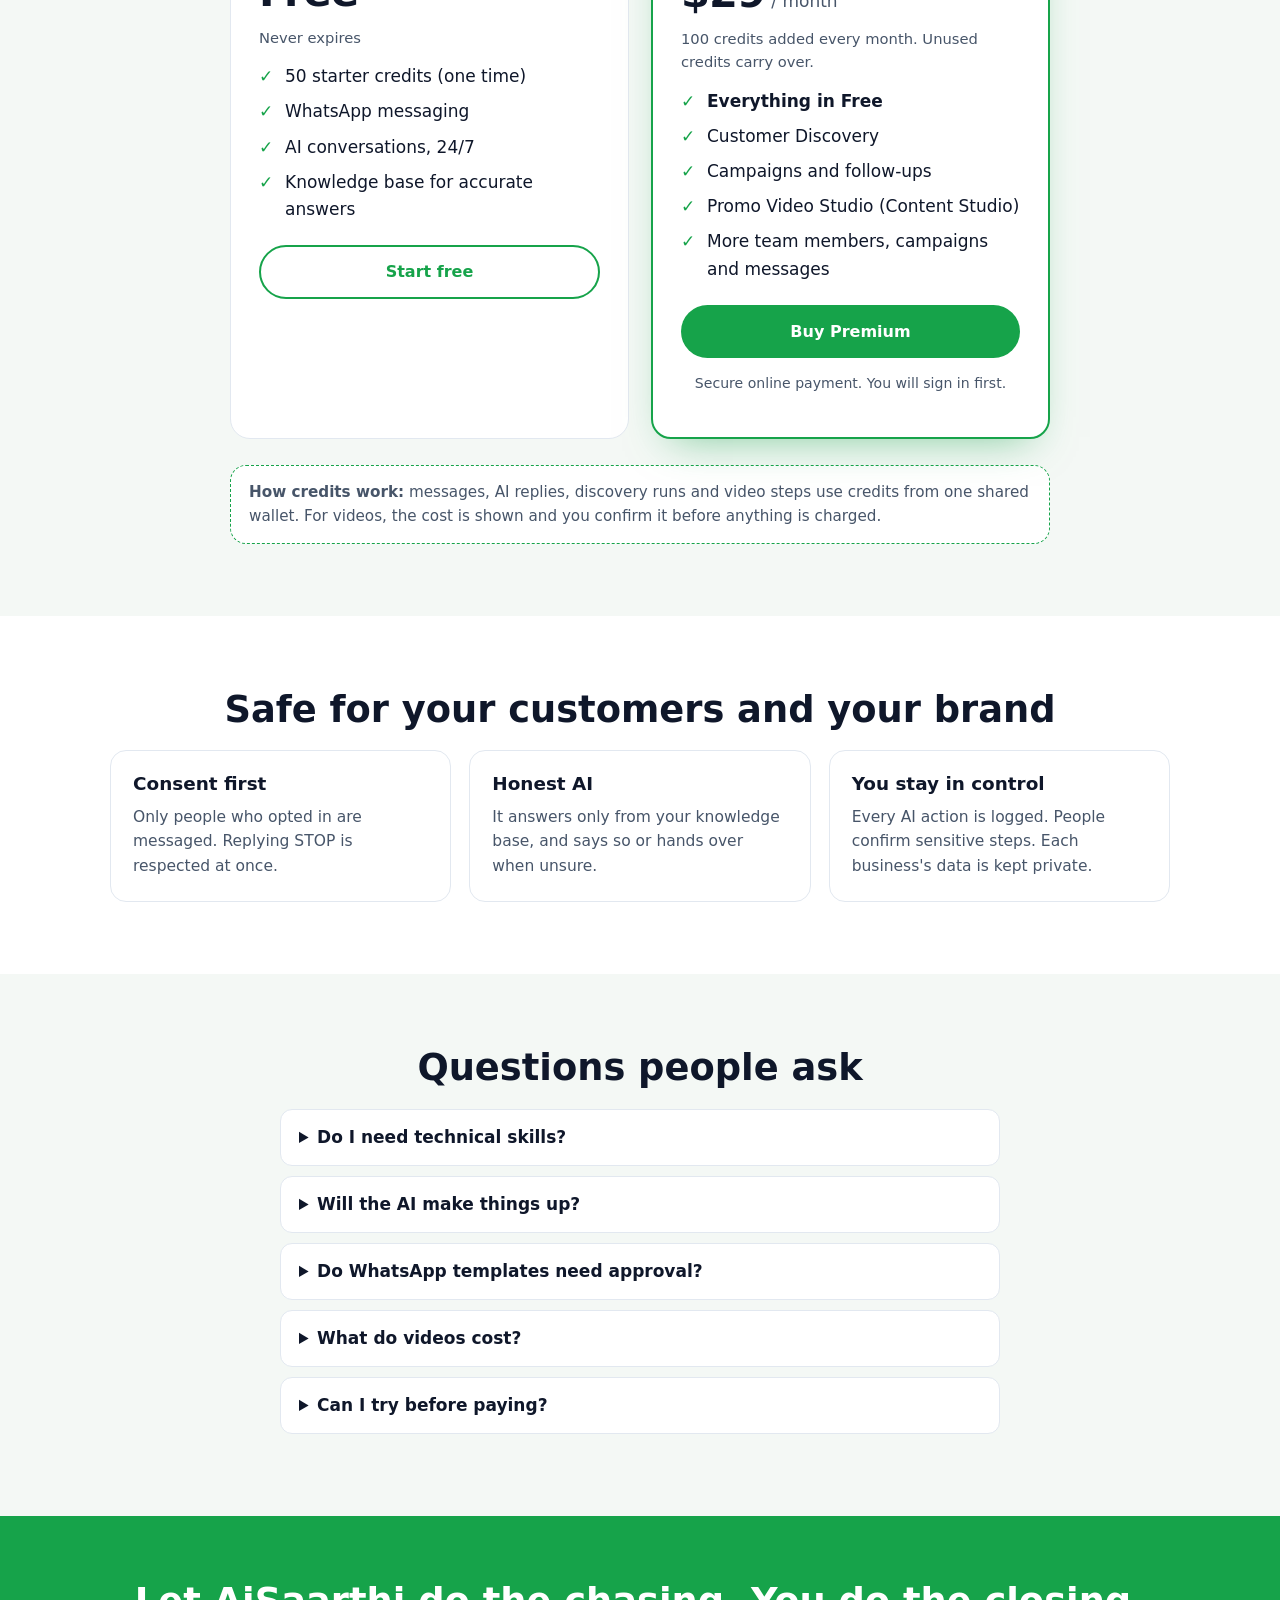
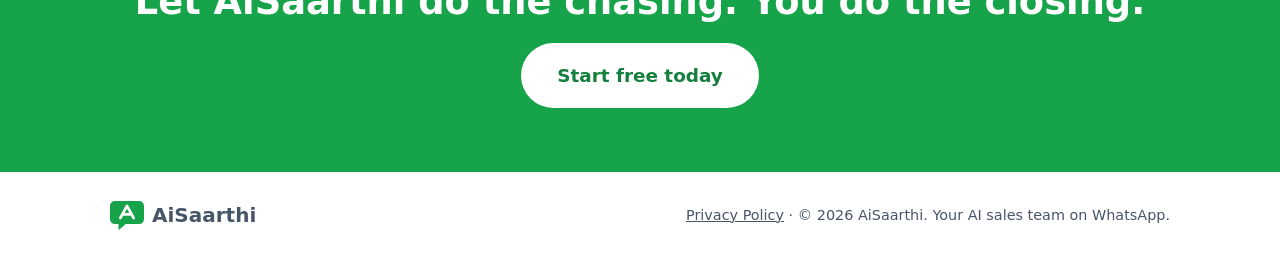
==== commit 540adff9: "Use chat-bubble logo (option 2) in header, footer and favicon Co-Authored-By: Claude Sonnet 5.5 <nor" ====
--- a/index.html
+++ b/index.html
@@ -5,14 +5,14 @@
 <meta name="viewport" content="width=device-width, initial-scale=1">
 <title>AiSaarthi – Your AI sales team on WhatsApp</title>
 <meta name="description" content="AiSaarthi finds customers, messages them on WhatsApp, follows up at the right time, answers questions 24/7 and makes promo videos.">
-<link rel="icon" href="data:image/svg+xml,%3Csvg xmlns='http://www.w3.org/2000/svg' viewBox='0 0 32 32'%3E%3Crect width='32' height='32' rx='8' fill='%2316a34a'/%3E%3Ctext x='16' y='23' font-size='20' font-weight='700' text-anchor='middle' fill='white' font-family='Arial'%3EA%3C/text%3E%3C/svg%3E">
+<link rel="icon" type="image/svg+xml" href="logos/logo-mark.svg">
 <link rel="stylesheet" href="style.css">
 </head>
 <body>
 
 <header class="nav">
   <div class="wrap nav-in">
-    <a href="#top" class="logo"><span class="logo-mark">A</span>AiSaarthi</a>
+    <a href="#top" class="logo"><img class="logo-mark" src="logos/logo-mark.svg" alt="" width="34" height="34">AiSaarthi</a>
     <nav class="links" id="links">
       <a href="#features">What it does</a>
       <a href="#example">See it work</a>
@@ -264,7 +264,7 @@
 
 <footer class="foot">
   <div class="wrap foot-in">
-    <span class="logo"><span class="logo-mark">A</span>AiSaarthi</span>
+    <span class="logo"><img class="logo-mark" src="logos/logo-mark.svg" alt="" width="34" height="34">AiSaarthi</span>
     <span><a href="privacy.html">Privacy Policy</a> · © <span id="yr"></span> AiSaarthi. Your AI sales team on WhatsApp.</span>
   </div>
 </footer>
--- a/style.css
+++ b/style.css
@@ -17,7 +17,7 @@
 .nav{position:sticky;top:0;z-index:20;background:color-mix(in srgb,var(--bg) 90%,transparent);backdrop-filter:blur(8px);border-bottom:1px solid var(--line)}
 .nav-in{display:flex;align-items:center;gap:20px;height:62px}
 .logo{display:flex;align-items:center;gap:8px;font-weight:800;font-size:1.25rem;text-decoration:none}
-.logo-mark{display:grid;place-items:center;width:32px;height:32px;border-radius:9px;background:var(--g);color:#fff}
+.logo-mark{width:34px;height:34px;display:block}
 .links{display:flex;gap:22px;margin-left:auto}
 .links a{text-decoration:none;color:var(--mut);font-size:.95rem}.links a:hover{color:var(--g)}
 .burger{display:none;background:none;border:0;padding:8px;cursor:pointer;margin-left:auto}
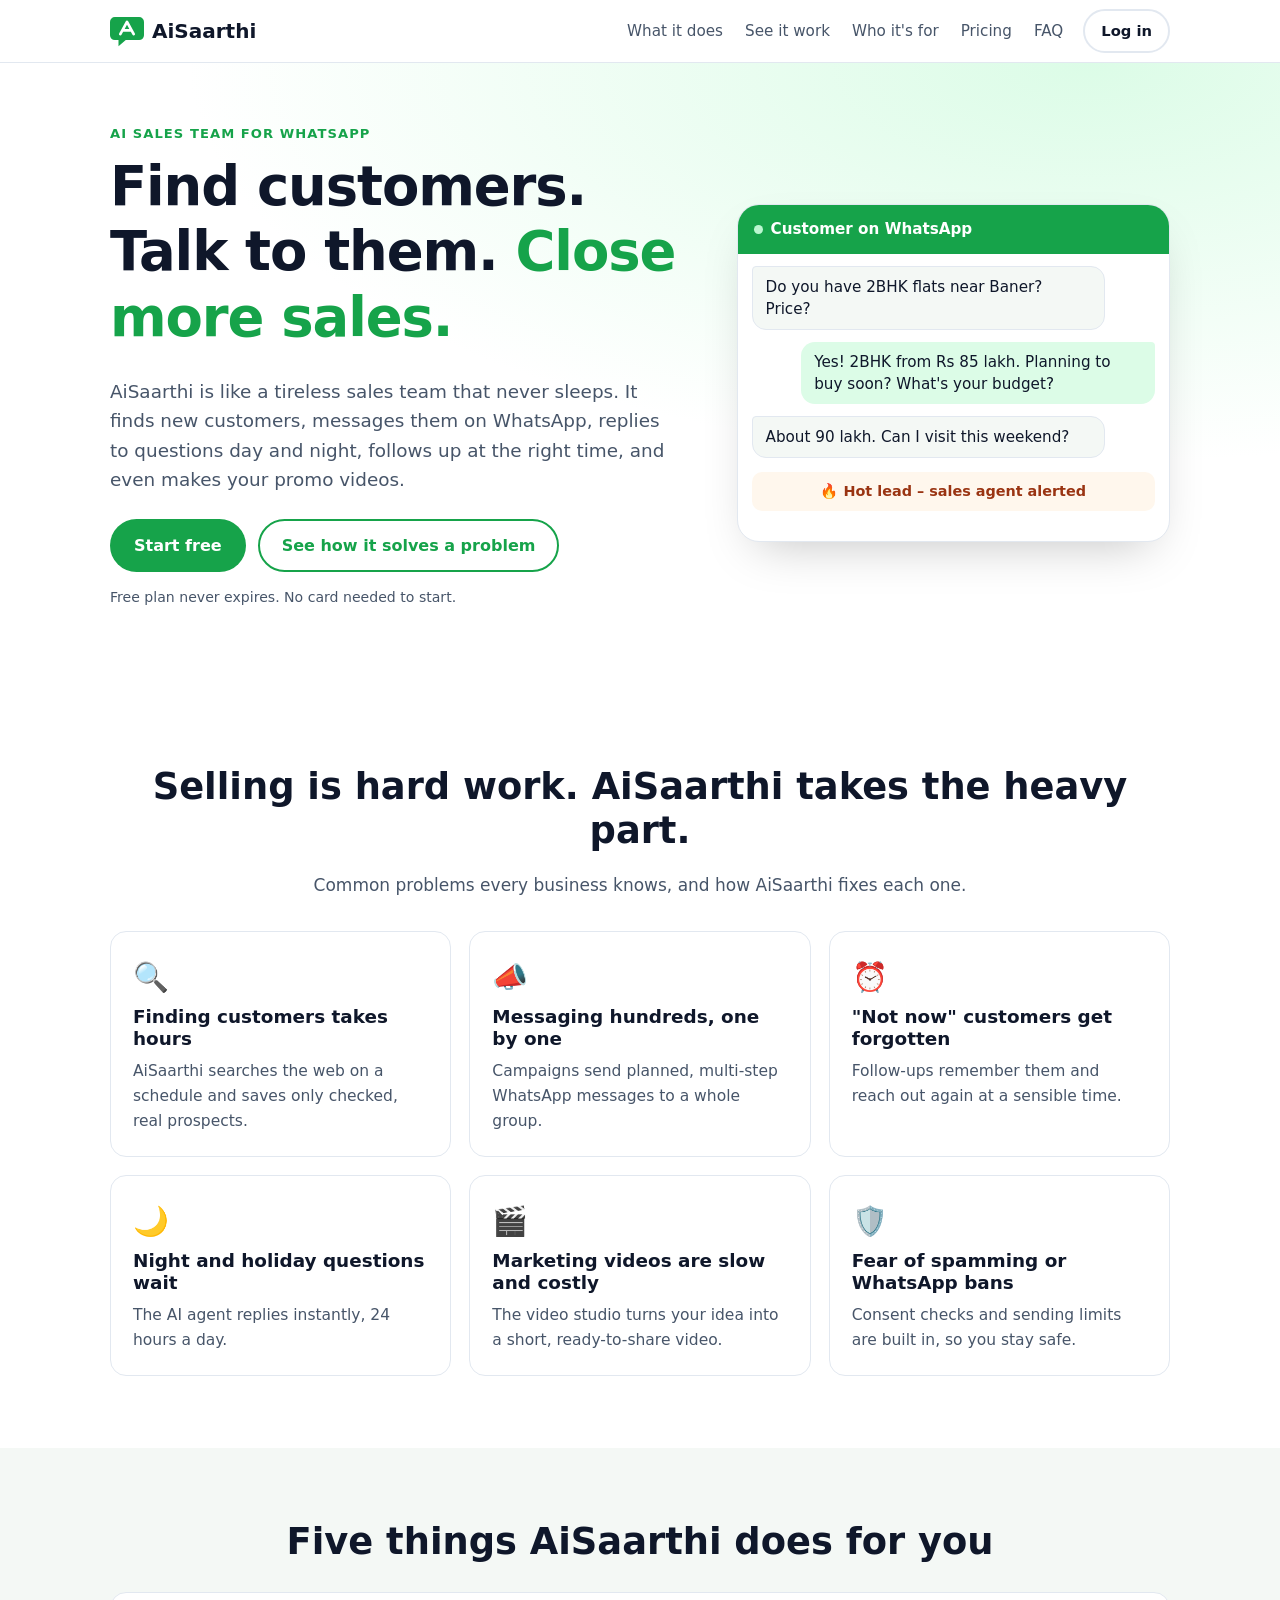
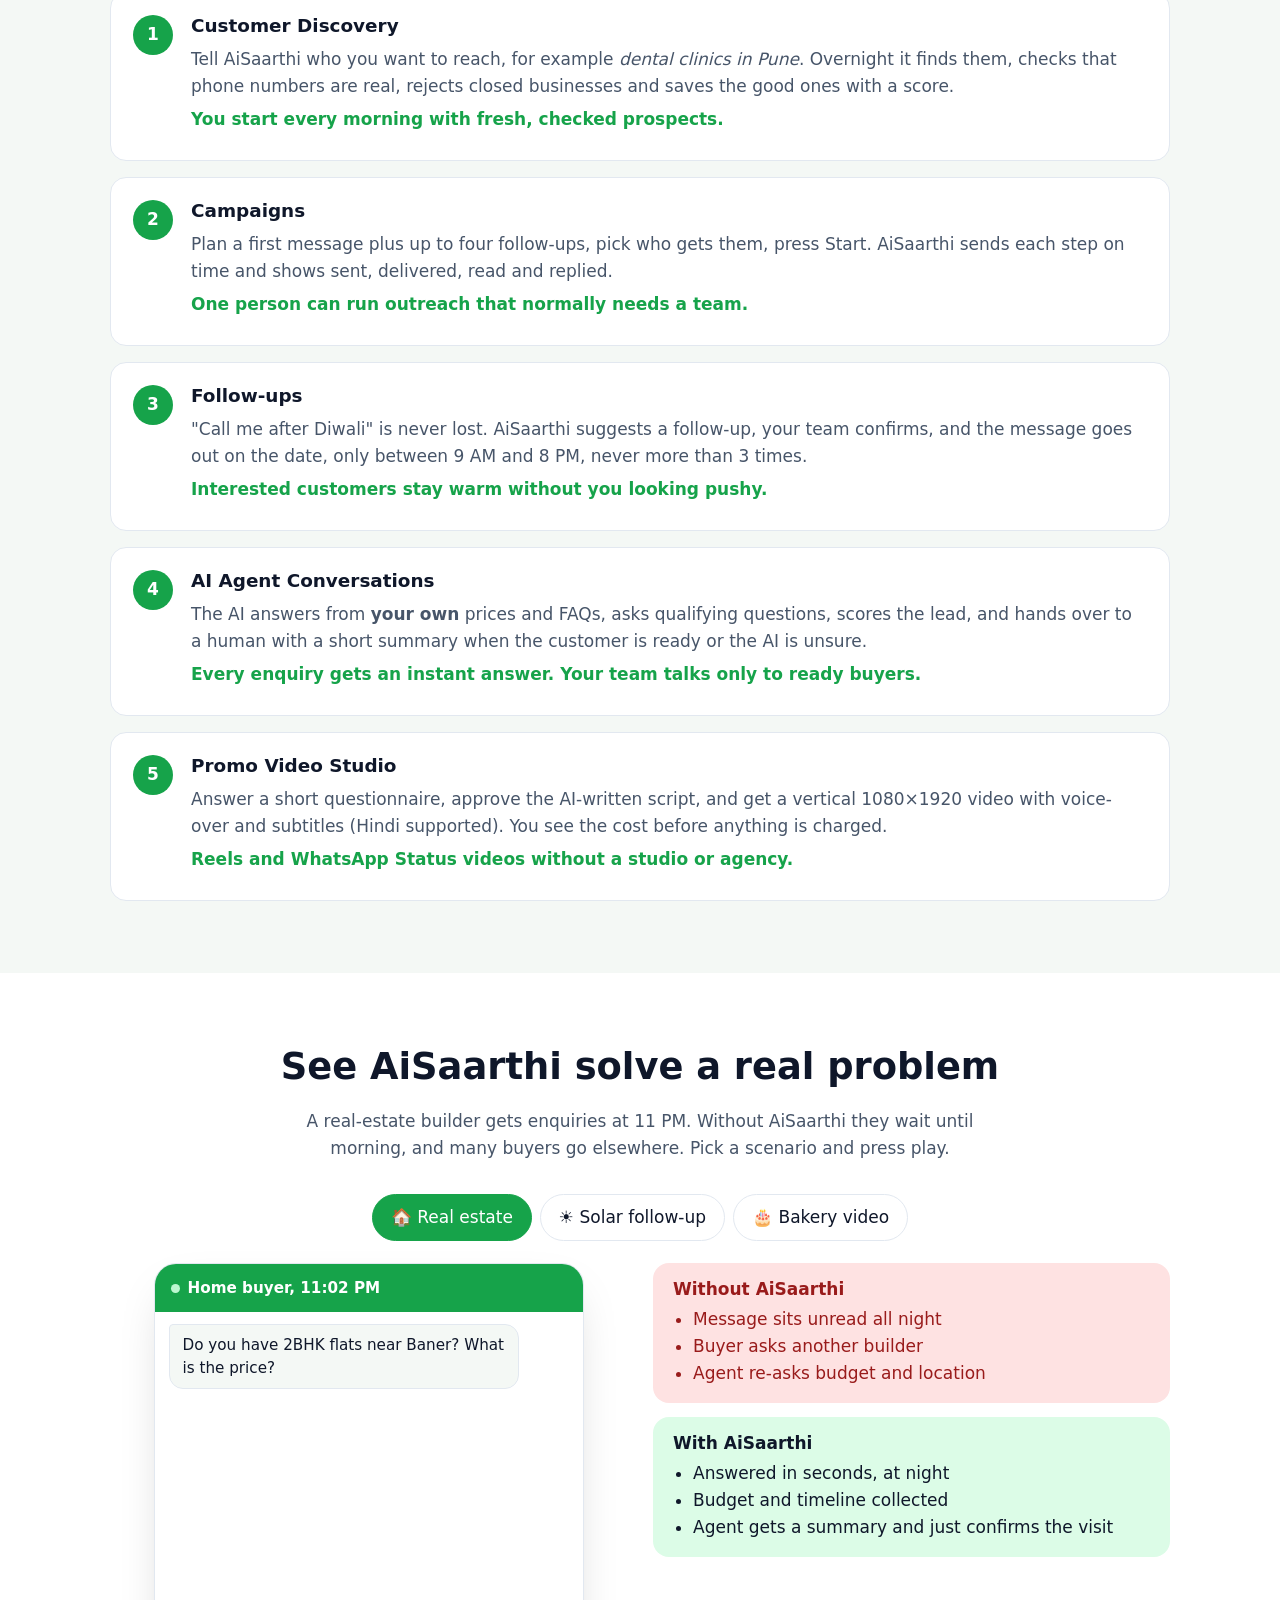
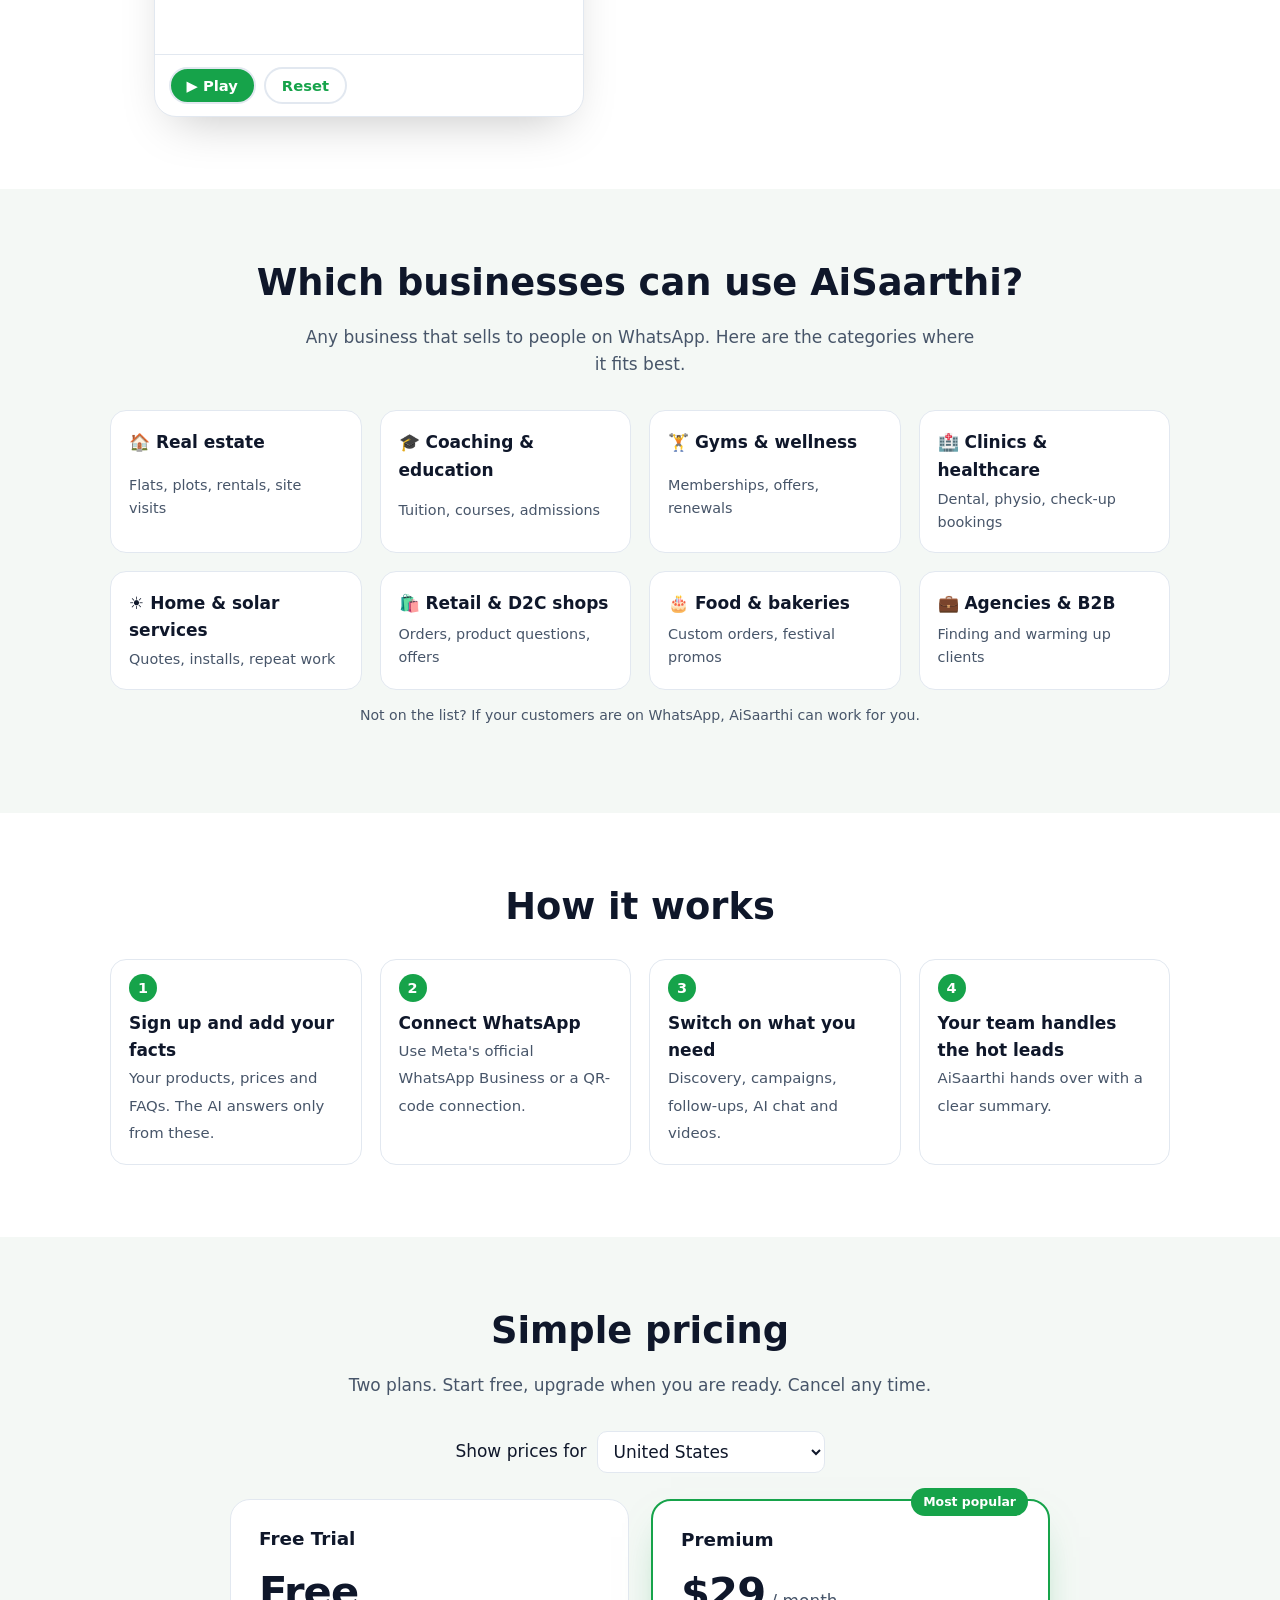
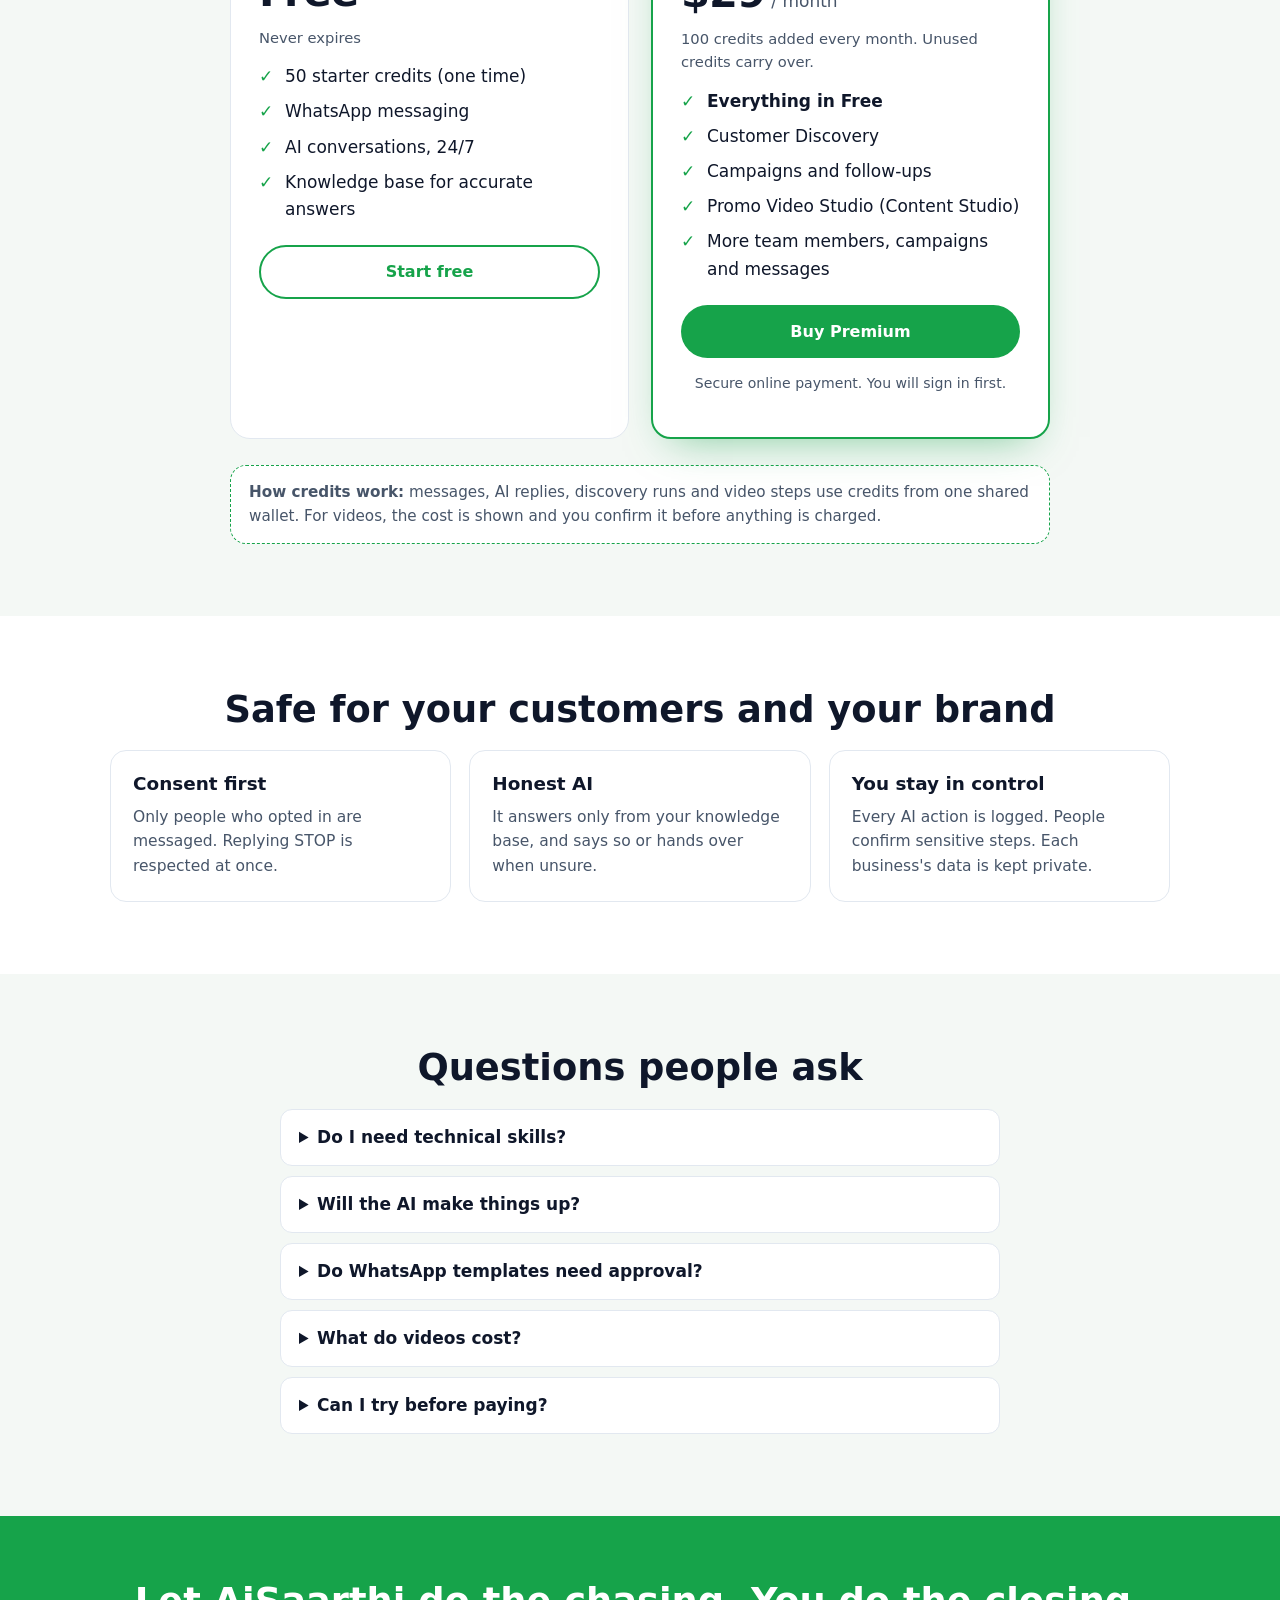
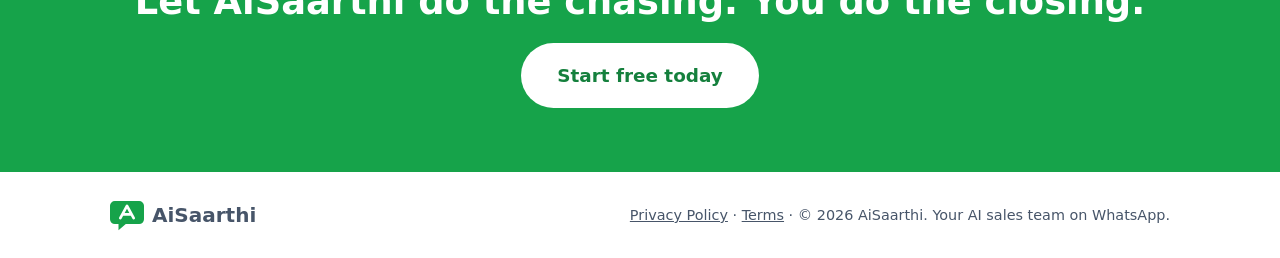
==== commit cd05af24: "Add terms page, footer links and logo PNGs with text Co-Authored-By: Claude Sonnet 5.5 <noreply@anth" ====
--- a/index.html
+++ b/index.html
@@ -265,7 +265,7 @@
 <footer class="foot">
   <div class="wrap foot-in">
     <span class="logo"><img class="logo-mark" src="logos/logo-mark.svg" alt="" width="34" height="34">AiSaarthi</span>
-    <span><a href="privacy.html">Privacy Policy</a> · © <span id="yr"></span> AiSaarthi. Your AI sales team on WhatsApp.</span>
+    <span><a href="privacy.html">Privacy Policy</a> · <a href="terms.html">Terms</a> · © <span id="yr"></span> AiSaarthi. Your AI sales team on WhatsApp.</span>
   </div>
 </footer>
 
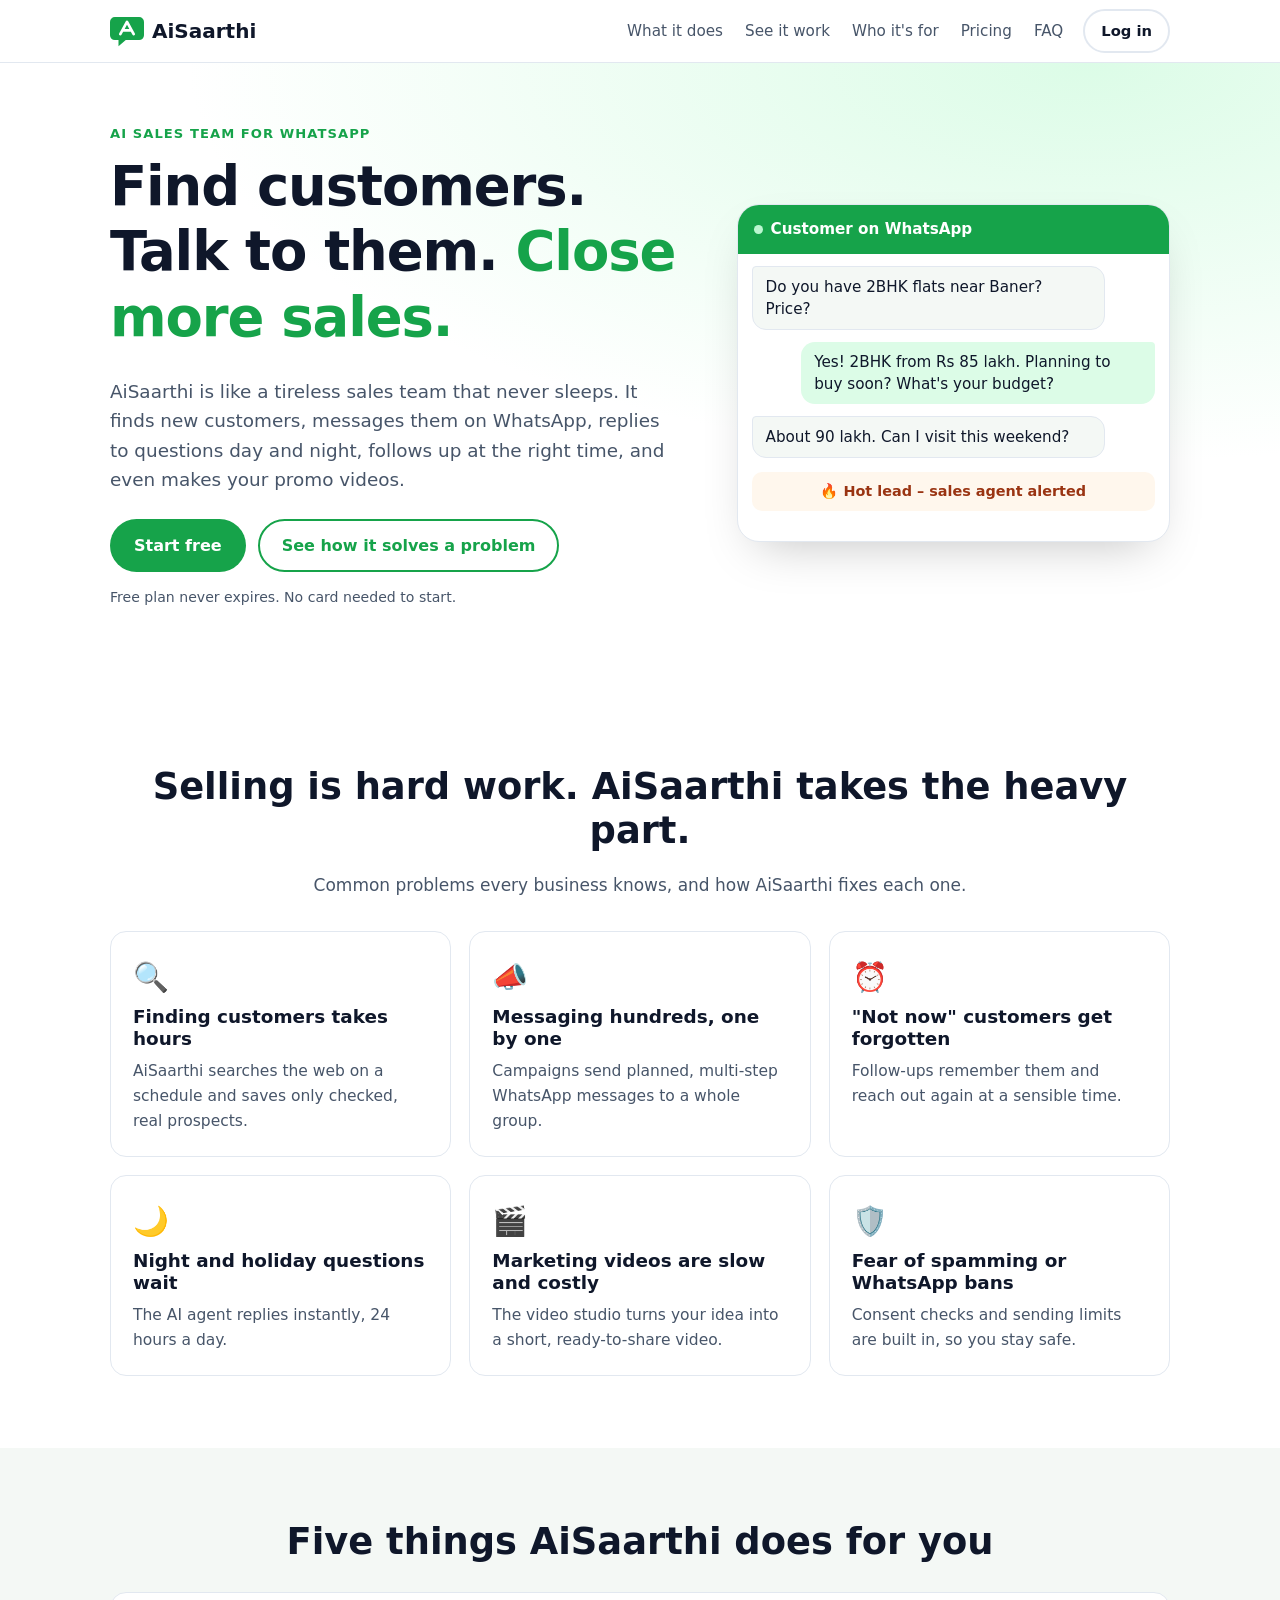
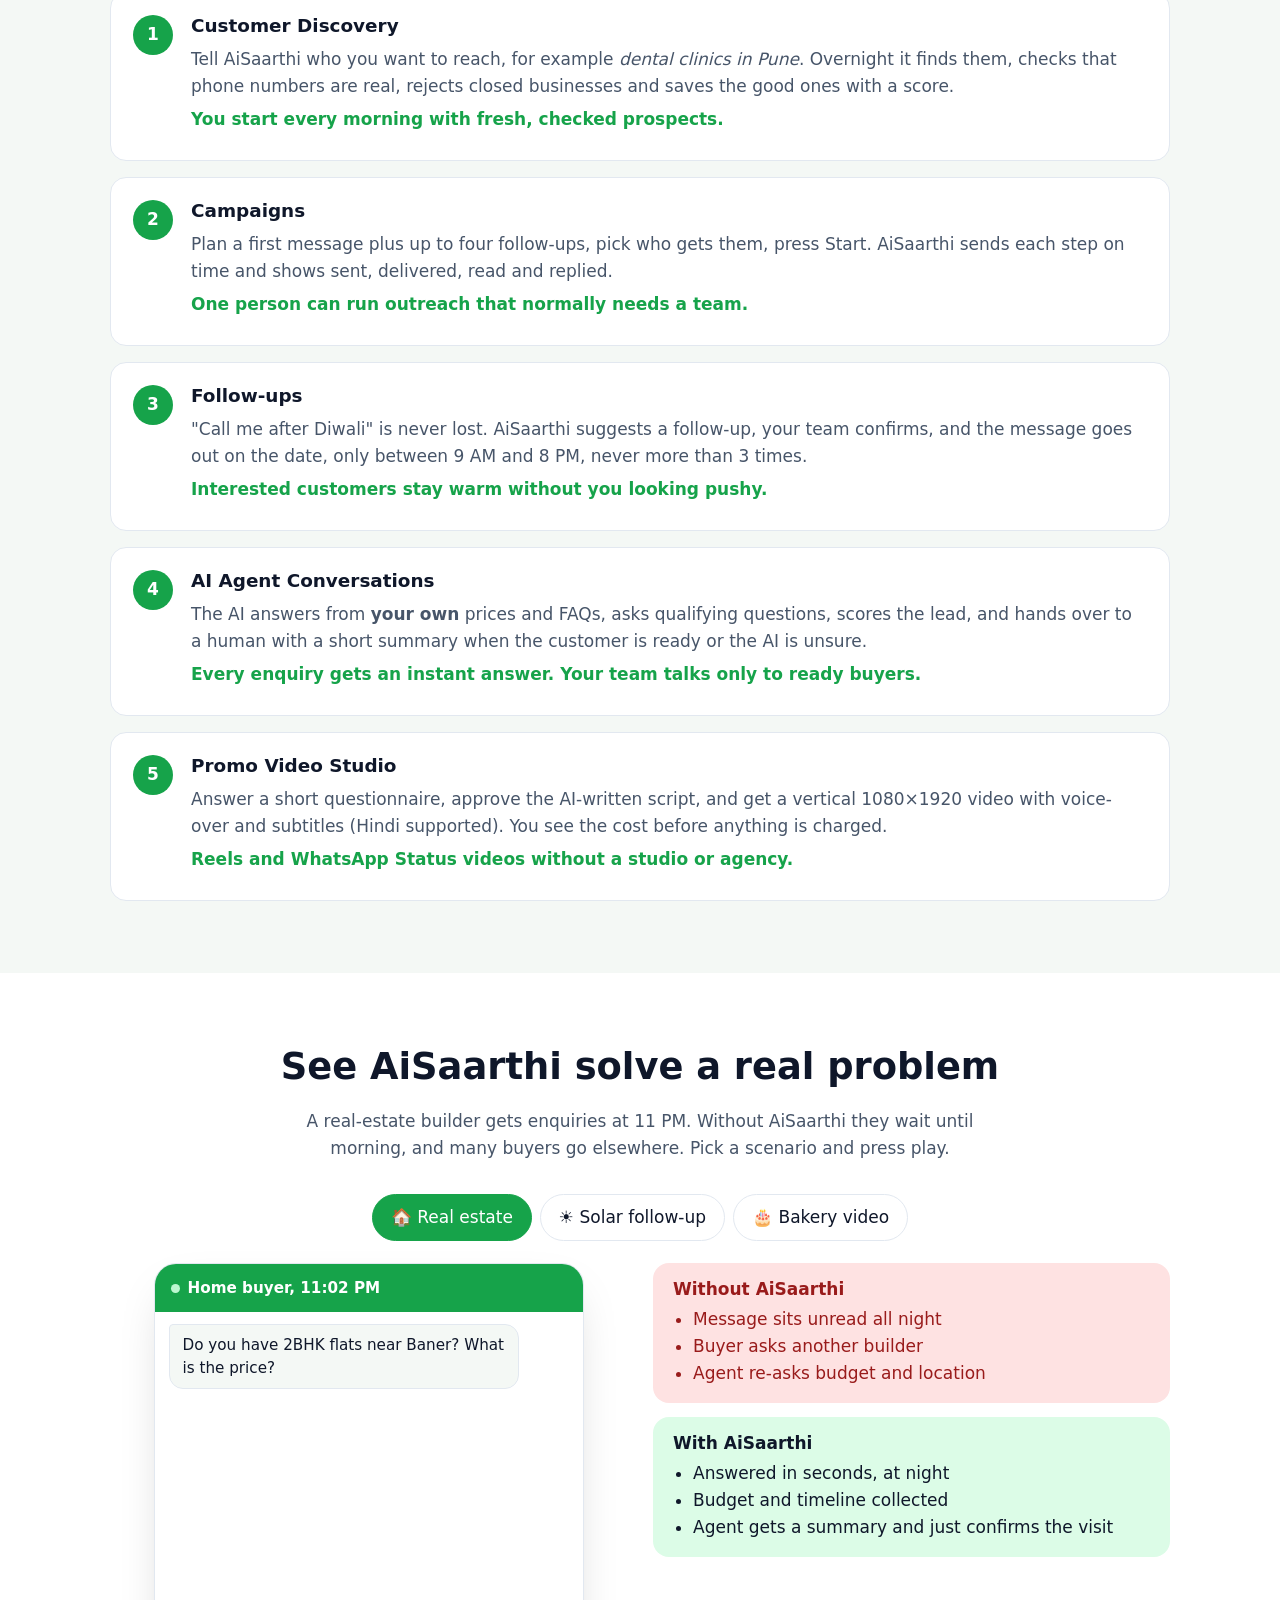
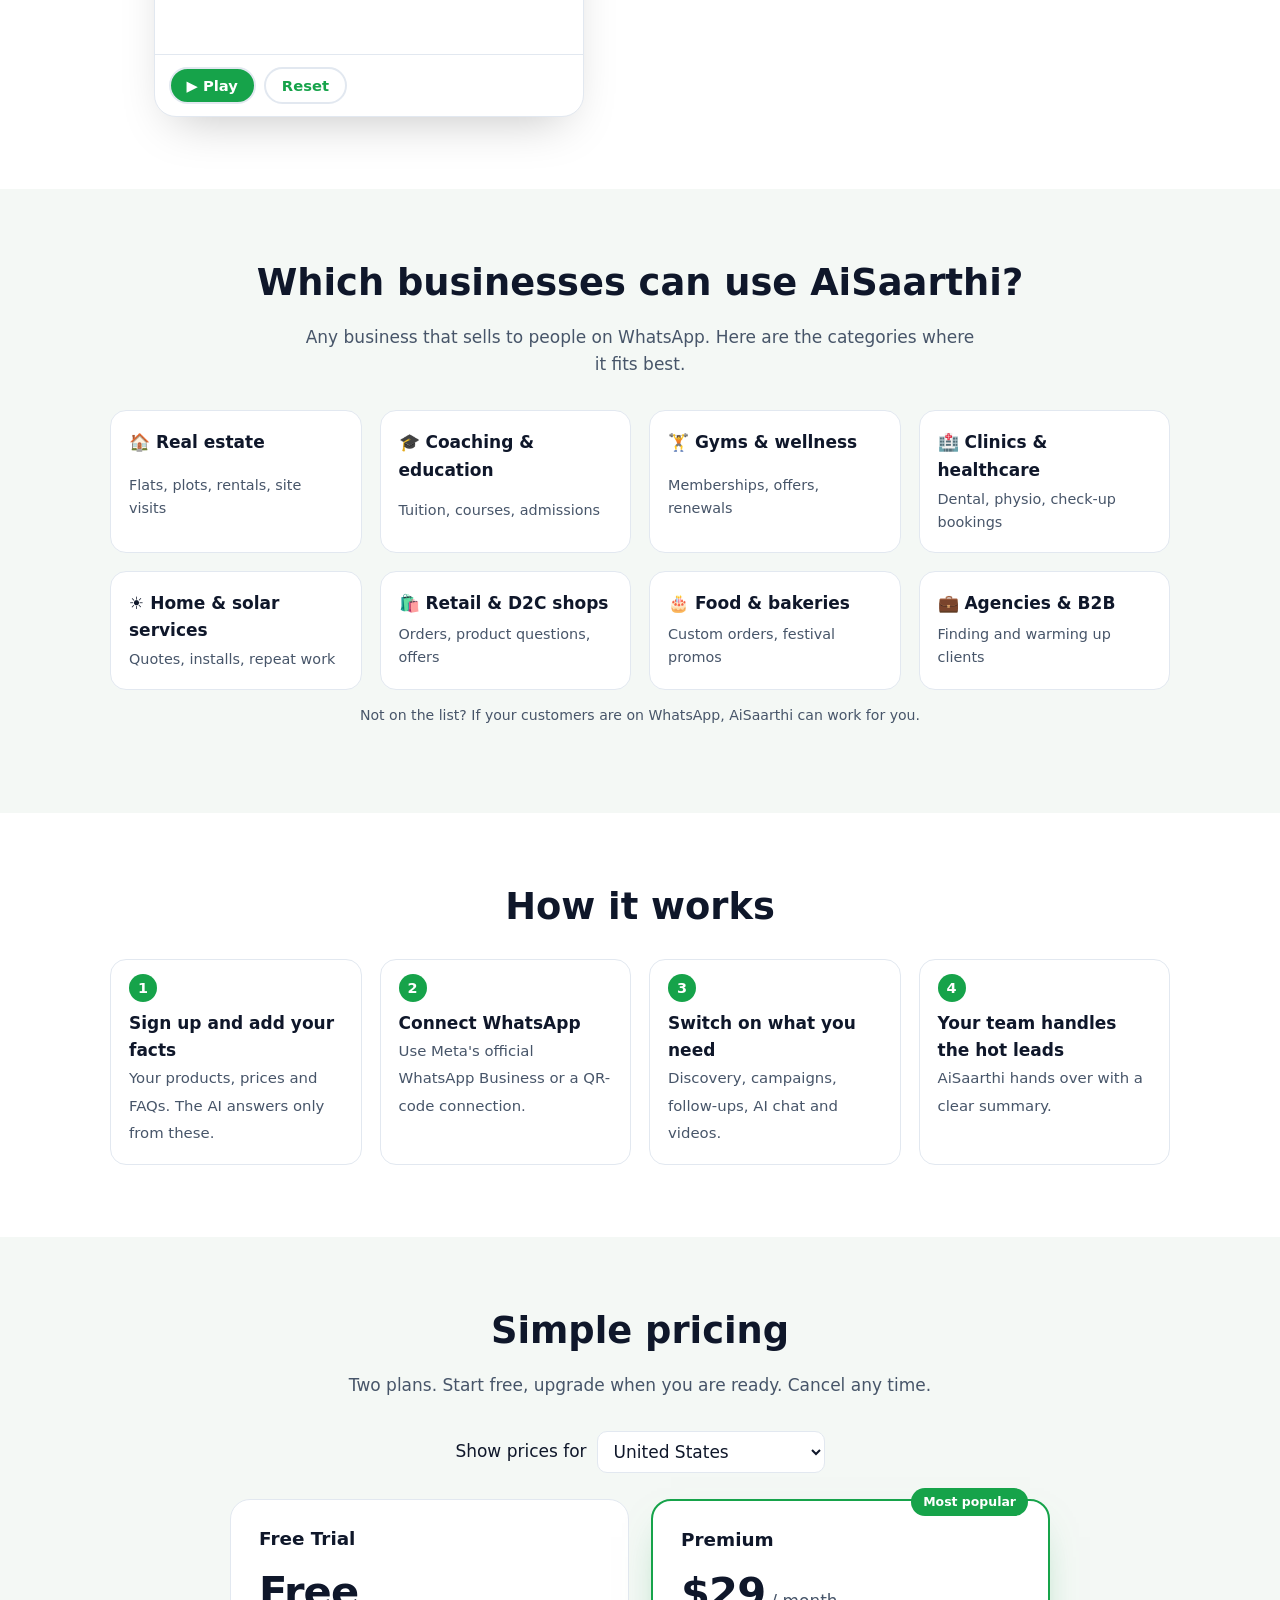
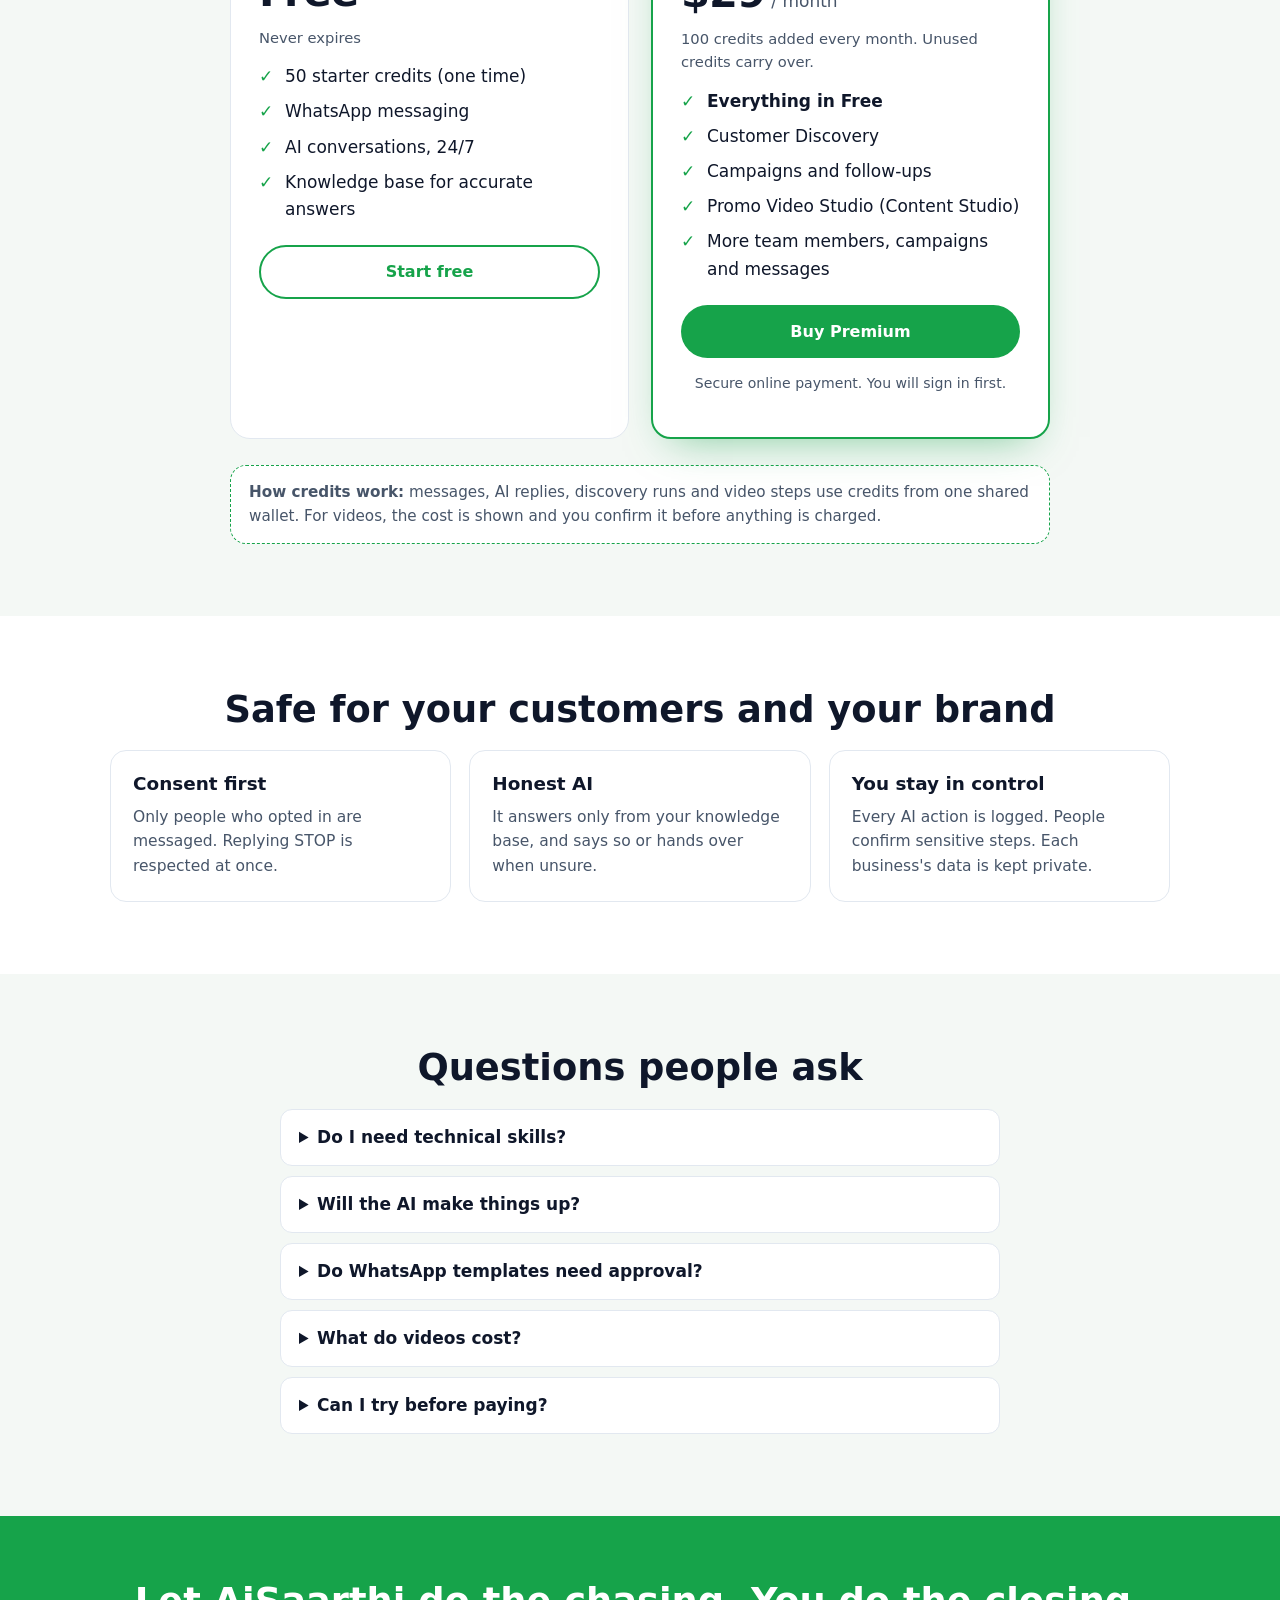
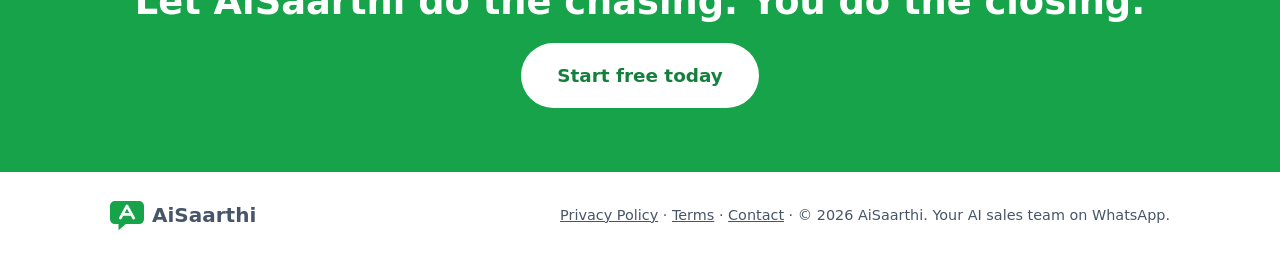
==== commit de746660: "Add contact page and footer link Co-Authored-By: Claude Sonnet 5.5 <noreply@anthropic.com> Claude-Se" ====
--- a/index.html
+++ b/index.html
@@ -265,7 +265,7 @@
 <footer class="foot">
   <div class="wrap foot-in">
     <span class="logo"><img class="logo-mark" src="logos/logo-mark.svg" alt="" width="34" height="34">AiSaarthi</span>
-    <span><a href="privacy.html">Privacy Policy</a> · <a href="terms.html">Terms</a> · © <span id="yr"></span> AiSaarthi. Your AI sales team on WhatsApp.</span>
+    <span><a href="privacy.html">Privacy Policy</a> · <a href="terms.html">Terms</a> · <a href="contact.html">Contact</a> · © <span id="yr"></span> AiSaarthi. Your AI sales team on WhatsApp.</span>
   </div>
 </footer>
 
